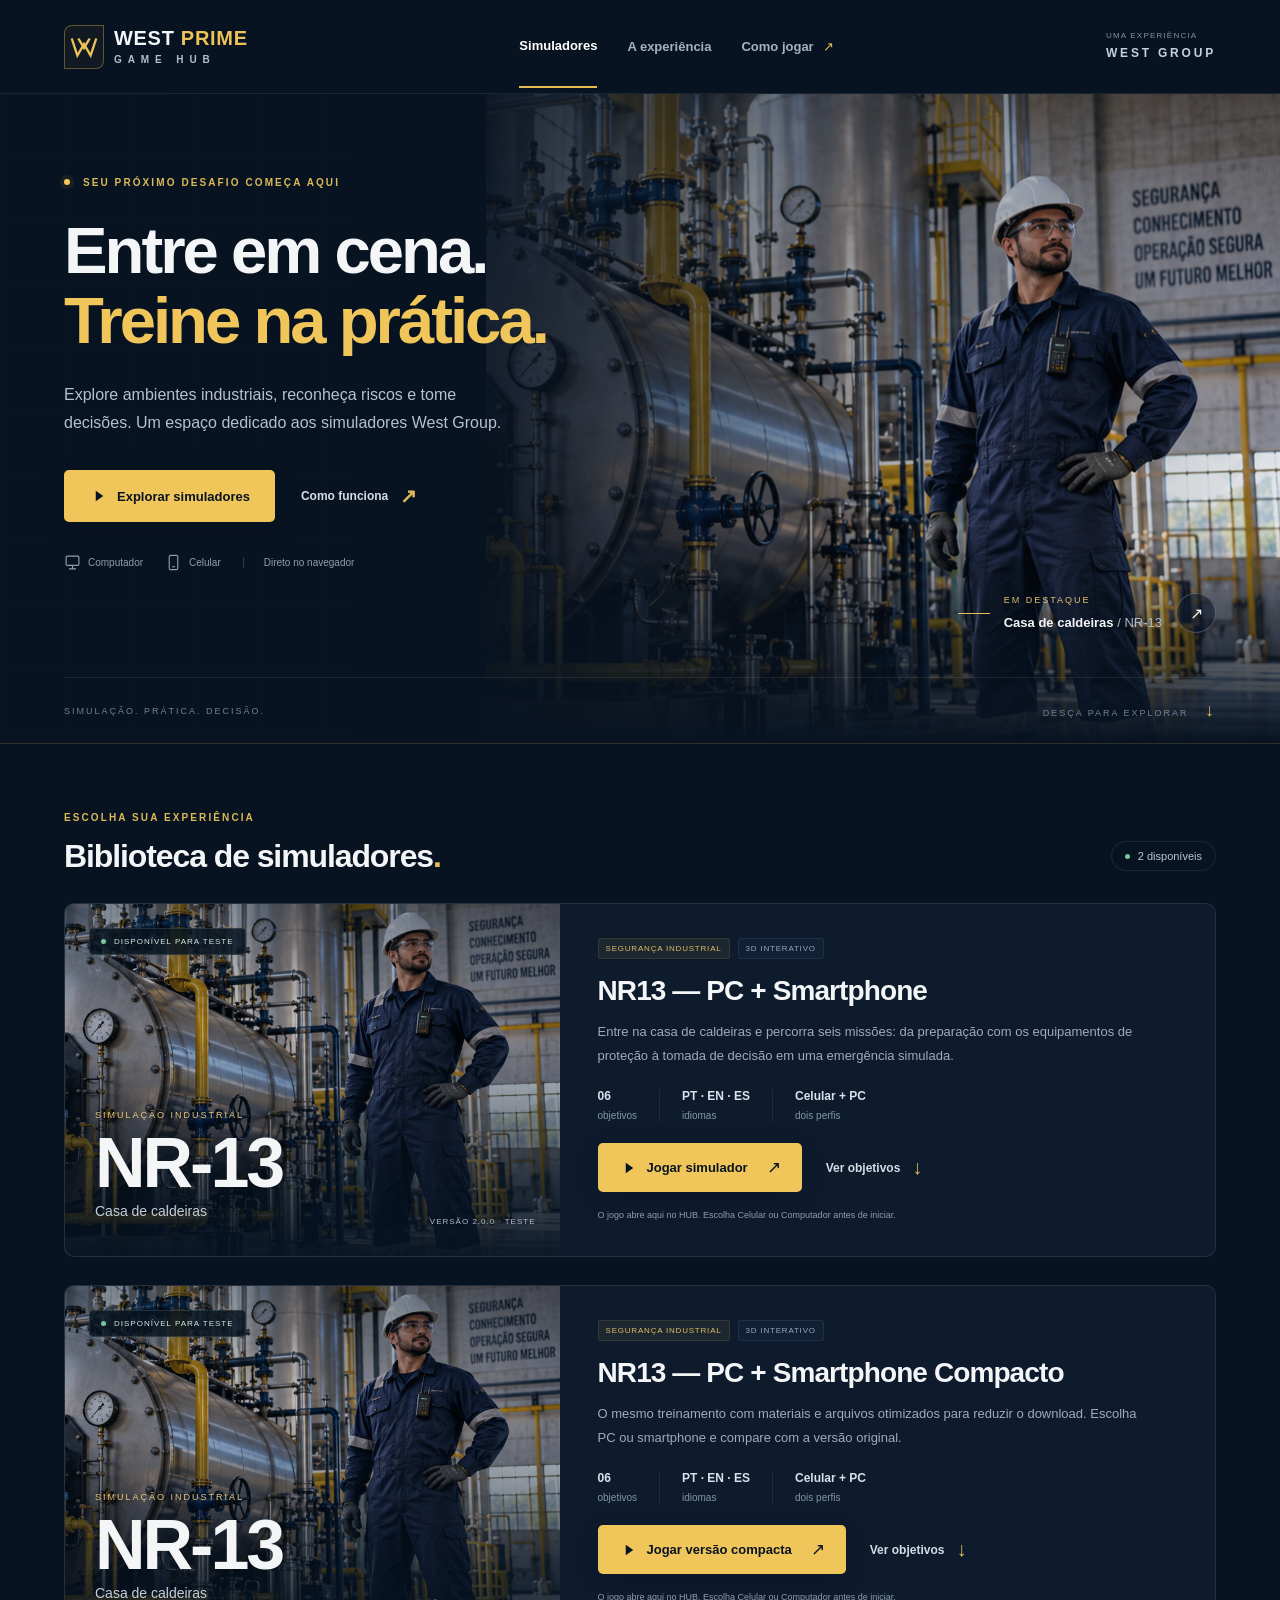
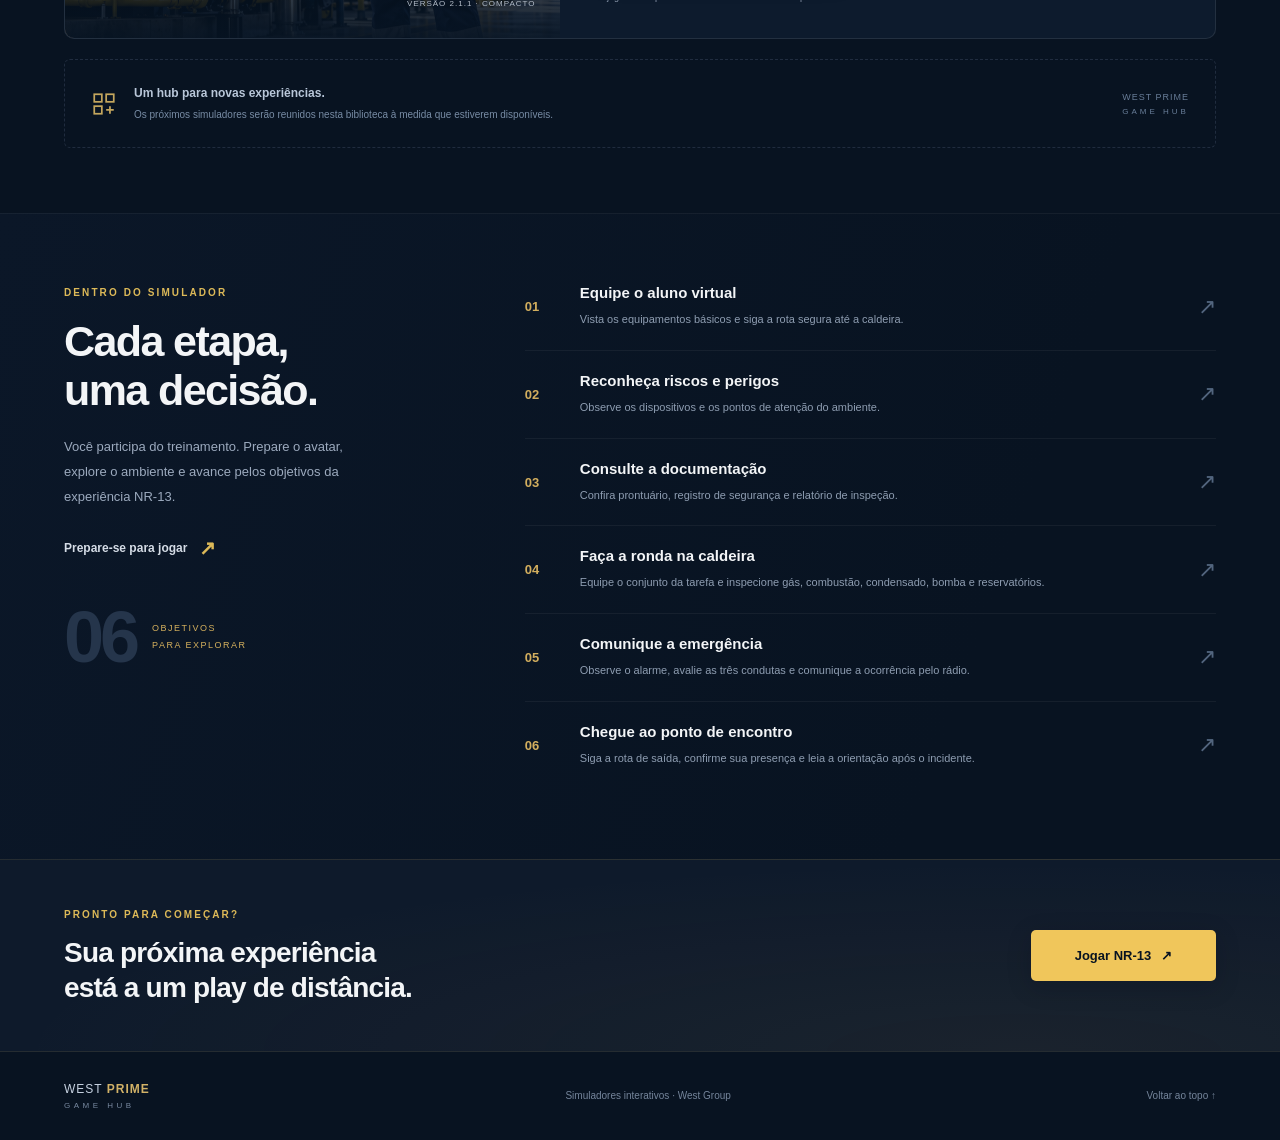
==== public/index.html @ 7603bbb7 "Update NR13 compact with camera capture and guided patrol fixes" ====
<!doctype html>
<html lang="pt-BR">
<head>
  <meta charset="utf-8">
  <meta name="viewport" content="width=device-width,initial-scale=1">
  <meta name="theme-color" content="#081321">
  <meta name="description" content="West Prime Game HUB. Explore os simuladores West Group e treine na prática. Jogue o Simulador NR-13 no computador ou no celular.">
  <meta property="og:title" content="West Prime Game HUB">
  <meta property="og:description" content="Entre em cena. Treine na prática. Conheça o hub de simuladores West Group.">
  <meta property="og:type" content="website">
  <title>West Prime Game HUB | Simuladores West Group</title>
  <link rel="icon" type="image/svg+xml" href="./favicon.svg">
  <link rel="stylesheet" href="./style.css">
</head>
<body>
  <a class="skip" href="#principal">Ir para o conteúdo</a>
  <header class="header">
    <a class="brand" href="#inicio" aria-label="West Prime Game HUB — início">
      <span class="brand-icon" aria-hidden="true"><svg viewBox="0 0 36 36"><path d="m5 9 6 18 7-12 7 12 6-18M12 9l6 10 6-10"/></svg></span>
      <span class="brand-type">WEST <b>PRIME</b><small>GAME HUB</small></span>
    </a>
    <nav aria-label="Navegação principal"><a class="nav-active" href="#simuladores">Simuladores</a><a href="#experiencia">A experiência</a><button class="nav-help" data-help>Como jogar <span aria-hidden="true">↗</span></button></nav>
    <span class="group-sign">UMA EXPERIÊNCIA <b>WEST GROUP</b></span>
  </header>
  <main id="principal">
    <section class="hero" id="inicio" aria-labelledby="hero-title">
      <div class="hero-photo" role="img" aria-label="Ilustração de uma casa de caldeiras com tubulações e profissional equipado"></div>
      <div class="hero-grid" aria-hidden="true"></div>
      <div class="hero-content">
        <p class="eyebrow"><span class="live-dot"></span> SEU PRÓXIMO DESAFIO COMEÇA AQUI</p>
        <h1 id="hero-title">Entre em cena.<br><em>Treine na prática.</em></h1>
        <p class="hero-description">Explore ambientes industriais, reconheça riscos e tome decisões. Um espaço dedicado aos simuladores West Group.</p>
        <div class="hero-actions"><a class="button gold" href="#simuladores"><svg viewBox="0 0 24 24" aria-hidden="true"><path d="m9 5 10 7-10 7Z"/></svg>Explorar simuladores</a><button class="text-link" data-help>Como funciona <span aria-hidden="true">↗</span></button></div>
        <div class="hero-platforms"><span><svg viewBox="0 0 24 24" aria-hidden="true"><rect x="3" y="3" width="18" height="13" rx="1.5"/><path d="M12 16v5m-5 0h10"/></svg>Computador</span><span><svg viewBox="0 0 24 24" aria-hidden="true"><rect x="6" y="2" width="12" height="20" rx="2"/><path d="M10 18h4"/></svg>Celular</span><span>Direto no navegador</span></div>
      </div>
      <div class="hero-caption"><span class="caption-line"></span><div><small>EM DESTAQUE</small><strong>Casa de caldeiras <span>/ NR-13</span></strong></div><a href="#nr13" aria-label="Conhecer o Simulador NR-13">↗</a></div>
      <div class="hero-bottom"><span>SIMULAÇÃO. PRÁTICA. DECISÃO.</span><span>DESÇA PARA EXPLORAR <b aria-hidden="true">↓</b></span></div>
    </section>
    <section class="library section-wrap" id="simuladores" aria-labelledby="library-title">
      <div class="section-heading"><div><p class="eyebrow">ESCOLHA SUA EXPERIÊNCIA</p><h2 id="library-title">Biblioteca de simuladores<span>.</span></h2></div><span class="count"><i></i> 2 disponíveis</span></div>
      <article class="simulator" id="nr13">
        <div class="simulator-art"><div class="card-photo" role="img" aria-label="Caldeira industrial e operador com equipamentos de proteção"></div><span class="status-tag"><i></i> DISPONÍVEL PARA TESTE</span><div class="art-title"><small>SIMULAÇÃO INDUSTRIAL</small><strong>NR-13</strong><span>Casa de caldeiras</span></div><span class="version">VERSÃO 2.0.0 · TESTE</span></div>
        <div class="simulator-content"><div class="tags"><span>SEGURANÇA INDUSTRIAL</span><span>3D INTERATIVO</span></div><h3>NR13 — PC + Smartphone</h3><p>Entre na casa de caldeiras e percorra seis missões: da preparação com os equipamentos de proteção à tomada de decisão em uma emergência simulada.</p><div class="game-facts"><div><strong>06</strong><span>objetivos</span></div><div><strong>PT · EN · ES</strong><span>idiomas</span></div><div><strong>Celular + PC</strong><span>dois perfis</span></div></div><div class="card-actions"><a class="button gold play-link" href="./jogar/nr13/"><svg viewBox="0 0 24 24" aria-hidden="true"><path d="m9 5 10 7-10 7Z"/></svg>Jogar simulador <span class="external" aria-hidden="true">↗</span><span class="sr-only"></span></a><a class="text-link" href="#objetivos">Ver objetivos <span aria-hidden="true">↓</span></a></div><p class="launch-note">O jogo abre aqui no HUB. Escolha Celular ou Computador antes de iniciar.</p></div>
      </article>
      <article class="simulator" id="nr13-compacto">
        <div class="simulator-art"><div class="card-photo" role="img" aria-label="Caldeira industrial e operador com equipamentos de proteção"></div><span class="status-tag"><i></i> DISPONÍVEL PARA TESTE</span><div class="art-title"><small>SIMULAÇÃO INDUSTRIAL</small><strong>NR-13</strong><span>Casa de caldeiras</span></div><span class="version">VERSÃO 2.1.1 · COMPACTO</span></div>
        <div class="simulator-content"><div class="tags"><span>SEGURANÇA INDUSTRIAL</span><span>3D INTERATIVO</span></div><h3>NR13 — PC + Smartphone Compacto</h3><p>O mesmo treinamento com materiais e arquivos otimizados para reduzir o download. Escolha PC ou smartphone e compare com a versão original.</p><div class="game-facts"><div><strong>06</strong><span>objetivos</span></div><div><strong>PT · EN · ES</strong><span>idiomas</span></div><div><strong>Celular + PC</strong><span>dois perfis</span></div></div><div class="card-actions"><a class="button gold play-link" href="./jogar/nr13-compacto/"><svg viewBox="0 0 24 24" aria-hidden="true"><path d="m9 5 10 7-10 7Z"/></svg>Jogar versão compacta <span class="external" aria-hidden="true">↗</span><span class="sr-only"></span></a><a class="text-link" href="#objetivos">Ver objetivos <span aria-hidden="true">↓</span></a></div><p class="launch-note">O jogo abre aqui no HUB. Escolha Celular ou Computador antes de iniciar.</p></div>
      </article>
      <div class="library-note"><svg viewBox="0 0 24 24" aria-hidden="true"><rect x="3" y="3" width="7" height="7"/><rect x="14" y="3" width="7" height="7"/><rect x="3" y="14" width="7" height="7"/><path d="M14 17.5h7m-3.5-3.5v7"/></svg><div><strong>Um hub para novas experiências.</strong><p>Os próximos simuladores serão reunidos nesta biblioteca à medida que estiverem disponíveis.</p></div><span>WEST PRIME <b>GAME HUB</b></span></div>
    </section>
    <section class="experience section-wrap" id="experiencia" aria-labelledby="experience-title">
      <div class="experience-intro"><p class="eyebrow">DENTRO DO SIMULADOR</p><h2 id="experience-title">Cada etapa,<br>uma decisão.</h2><p>Você participa do treinamento. Prepare o avatar, explore o ambiente e avance pelos objetivos da experiência NR-13.</p><button class="text-link" data-help>Prepare-se para jogar <span aria-hidden="true">↗</span></button><div class="experience-mark" aria-hidden="true"><span>06</span><small>OBJETIVOS<br>PARA EXPLORAR</small></div></div>
      <ol class="objectives" id="objetivos"><li><span class="step">01</span><div><h3>Equipe o aluno virtual</h3><p>Vista os equipamentos básicos e siga a rota segura até a caldeira.</p></div><span class="step-symbol" aria-hidden="true">↗</span></li><li><span class="step">02</span><div><h3>Reconheça riscos e perigos</h3><p>Observe os dispositivos e os pontos de atenção do ambiente.</p></div><span class="step-symbol" aria-hidden="true">↗</span></li><li><span class="step">03</span><div><h3>Consulte a documentação</h3><p>Confira prontuário, registro de segurança e relatório de inspeção.</p></div><span class="step-symbol" aria-hidden="true">↗</span></li><li><span class="step">04</span><div><h3>Faça a ronda na caldeira</h3><p>Equipe o conjunto da tarefa e inspecione gás, combustão, condensado, bomba e reservatórios.</p></div><span class="step-symbol" aria-hidden="true">↗</span></li><li><span class="step">05</span><div><h3>Comunique a emergência</h3><p>Observe o alarme, avalie as três condutas e comunique a ocorrência pelo rádio.</p></div><span class="step-symbol" aria-hidden="true">↗</span></li><li><span class="step">06</span><div><h3>Chegue ao ponto de encontro</h3><p>Siga a rota de saída, confirme sua presença e leia a orientação após o incidente.</p></div><span class="step-symbol" aria-hidden="true">↗</span></li></ol>
    </section>
    <section class="ready section-wrap" aria-labelledby="ready-title"><div><p class="eyebrow">PRONTO PARA COMEÇAR?</p><h2 id="ready-title">Sua próxima experiência<br>está a um play de distância.</h2></div><a class="button gold play-link" href="./jogar/nr13/">Jogar NR-13 <span aria-hidden="true">↗</span><span class="sr-only"></span></a></section>
  </main>
  <footer class="footer"><a class="footer-brand" href="#inicio">WEST <b>PRIME</b> <span>GAME HUB</span></a><p>Simuladores interativos · West Group</p><a href="#inicio">Voltar ao topo ↑</a></footer>
  <dialog id="help-dialog" aria-labelledby="help-title"><button class="dialog-close" aria-label="Fechar instruções">×</button><p class="eyebrow">ANTES DE DAR O PLAY</p><h2 id="help-title">Escolha como jogar.</h2><p class="dialog-lead">Na primeira tela do simulador, selecione o dispositivo que você está usando.</p><div class="device-instructions"><section><span class="device-icon" aria-hidden="true">⌨</span><h3>Computador</h3><p><kbd>W</kbd><kbd>A</kbd><kbd>S</kbd><kbd>D</kbd> para caminhar.<br>Mouse para olhar.<br><kbd>E</kbd> para interagir.<br><kbd>Esc</kbd> para abrir o menu.</p><small>Perfil com qualidade visual completa.</small></section><section><svg class="device-icon" viewBox="0 0 24 24" aria-hidden="true"><rect x="6" y="2" width="12" height="20" rx="2"/><path d="M10 18h4"/></svg><h3>Celular</h3><p>Jogue com a tela na horizontal.<br>Controle à esquerda para caminhar.<br>Arraste à direita para olhar.<br>Toque nos botões para interagir.</p><small>Perfil leve com controles de toque.</small></section></div><p class="help-note">O primeiro carregamento pode levar alguns minutos. O progresso fica salvo no navegador em que você joga. Esta demonstração não registra resultados no Moodle.</p><a class="button gold play-link" href="./jogar/nr13/">Entendi, vamos jogar <span aria-hidden="true">↗</span><span class="sr-only"></span></a></dialog>
  <script src="./app.js" defer></script>
</body>
</html>
---- public/style.css ----
@font-face{font-family:HubFallback;src:local('Segoe UI')}*{box-sizing:border-box}html{scroll-behavior:smooth;scroll-padding-top:96px}body{margin:0;background:#081321;color:#f3f5f7;font-family:Inter,HubFallback,Arial,sans-serif;-webkit-font-smoothing:antialiased}button,a{-webkit-tap-highlight-color:transparent}a{color:inherit;text-decoration:none}button{font:inherit;color:inherit;cursor:pointer}button:disabled{cursor:default}button,a{touch-action:manipulation}button:focus-visible,a:focus-visible{outline:3px solid #efc64d;outline-offset:6px}svg{width:22px;height:22px;fill:none;stroke:currentColor;stroke-width:1.6}p,h1,h2,h3{margin:0}button{border:0;background:none}.sr-only,.skip:not(:focus){position:absolute;width:1px;height:1px;overflow:hidden;clip:rect(0,0,0,0)}.skip:focus{position:fixed;top:12px;left:12px;padding:14px;background:#f4c44e;color:#071321;z-index:100}.header{height:94px;display:flex;align-items:center;justify-content:space-between;gap:24px;padding:0 5%;border-bottom:1px solid #ffffff13;background:#081321;position:relative;z-index:3}.brand{display:flex;align-items:center;gap:10px}.brand-icon{width:40px;height:44px;display:grid;place-items:center;border:1px solid #d8b34765;border-radius:8px 0 8px 0;background:#d8b3470b;color:#edc256}.brand-icon svg{width:34px;height:34px;stroke-width:2.5}.brand-type{font-size:20px;font-weight:800;letter-spacing:.7px;line-height:1}.brand-type b{color:#edc256}.brand-type small{display:block;font-size:10px;font-weight:600;letter-spacing:5.9px;margin-top:7px;color:#b4becc}.header nav{display:flex;gap:30px;align-items:center;font-size:13px;font-weight:550;color:#a6b1c1}.header nav a:hover,.nav-help:hover{color:#f3cd6a}.nav-active{color:#fff}.nav-active::after{content:'';display:block;height:2px;background:#e7bc51;position:relative;top:33px}.nav-help{padding:10px 0}.nav-help span{margin-left:6px;color:#e4bc57}.group-sign{font-size:8px;letter-spacing:1.2px;color:#8190a5;line-height:1.8}.group-sign b{display:block;font-size:12px;color:#c6d0dd;letter-spacing:2.8px}.hero{min-height:650px;position:relative;overflow:hidden;border-bottom:1px solid #d8b3472e;isolation:isolate}.hero-photo{position:absolute;inset:0 0 0 32%;background-image:url('./assets/nr13-cover.png');background-repeat:no-repeat;background-size:auto 112%;background-position:right 35%;z-index:-3}.hero::before{content:'';position:absolute;inset:0;z-index:-2;background:linear-gradient(90deg,#081321 0%,#081321 23%,#081321ee 37%,#08132163 62%,#08132115 100%),linear-gradient(0deg,#081321 0%,#08132100 32%,#08132118 85%,#08132155)}.hero-grid{position:absolute;inset:0 60% 0 0;z-index:-1;opacity:.15;background-image:linear-gradient(#6a82972e 1px,transparent 1px),linear-gradient(90deg,#6a82972e 1px,transparent 1px);background-size:64px 64px;mask-image:linear-gradient(90deg,#000,transparent)}.hero-content{padding:80px 0 115px 5%;max-width:740px}.eyebrow{color:#dcb958;letter-spacing:2.1px;font-size:10px;font-weight:700;line-height:1.7}.live-dot{display:inline-block;width:6px;height:6px;background:#f5ca5b;border-radius:50%;margin:0 8px 1px 0;box-shadow:0 0 0 4px #eac25312}h1{font-size:clamp(46px,5.1vw,76px);letter-spacing:-3px;line-height:1.07;font-weight:740;margin:25px 0}h1 em{font-style:normal;color:#f0c65b}.hero-description{color:#b6c0ce;font-size:16px;line-height:1.8;max-width:438px}.hero-actions{display:flex;align-items:center;gap:26px;margin-top:32px}.button{display:inline-flex;align-items:center;justify-content:center;gap:10px;padding:17px 25px;font-size:13px;font-weight:750;border-radius:5px;transition:background .2s,transform .2s;min-height:51px}.button.gold{background:#f0c65b;color:#081321;box-shadow:0 6px 24px #050c1733}.button.gold:hover{background:#ffdb80;transform:translateY(-2px)}.button svg{width:18px;height:18px;fill:currentColor;stroke:none}.text-link{font-size:12px;font-weight:600;display:inline-flex;align-items:center;gap:12px;padding:12px 0;color:#d5dce6}.text-link:hover{color:#f0c65b}.text-link span{font-size:20px;color:#dcb958}.hero-platforms{margin-top:32px;display:flex;align-items:center;gap:22px;color:#919daf;font-size:10px}.hero-platforms>span{display:flex;align-items:center;gap:7px}.hero-platforms>span:last-child{border-left:1px solid #ffffff2a;padding-left:20px}.hero-platforms svg{width:17px;height:17px}.hero-caption{display:flex;position:absolute;right:5%;bottom:110px;gap:14px;align-items:center}.caption-line{width:32px;height:1px;background:#e8bd50}.hero-caption small{display:block;color:#e3c371;font-size:9px;letter-spacing:2px;margin-bottom:8px}.hero-caption strong{font-size:13px}.hero-caption strong span{font-weight:400;color:#aeb9c8}.hero-caption>a{border:1px solid #ffffff38;background:#0c182a88;width:40px;height:40px;display:grid;place-items:center;border-radius:50%}.hero-bottom{position:absolute;bottom:0;left:5%;right:5%;height:66px;border-top:1px solid #ffffff15;display:flex;align-items:center;justify-content:space-between;font-size:9px;letter-spacing:2px;color:#718095}.hero-bottom b{font-size:18px;color:#ddb84f;margin-left:12px}.section-wrap{padding:65px 5%;scroll-margin-top:20px}.section-heading{display:flex;align-items:flex-end;justify-content:space-between;gap:20px;margin-bottom:28px}.section-heading h2{font-size:32px;letter-spacing:-1.1px;line-height:1.2;margin-top:11px}.section-heading h2>span{color:#e8be55}.count{font-size:11px;display:flex;align-items:center;gap:8px;color:#bdc7d4;padding:8px 13px;border:1px solid #ffffff17;border-radius:20px;margin-bottom:4px;white-space:nowrap}.count i,.status-tag i{width:5px;height:5px;border-radius:50%;background:#77c8a1}.simulator{display:grid;grid-template-columns:43% 57%;border:1px solid #ffffff17;background:#0d1b2d;border-radius:10px;overflow:hidden;min-height:354px}.simulator-art{position:relative;overflow:hidden;min-height:350px;isolation:isolate}.card-photo{position:absolute;inset:0;background:url('./assets/nr13-cover.png') no-repeat right center;background-size:auto 112%;z-index:-2;transition:transform .7s}.simulator:hover .card-photo{transform:scale(1.025)}.simulator-art::after{content:'';position:absolute;inset:0;z-index:-1;background:linear-gradient(0deg,#061322f5,#06132233 65%,#06132280)}.status-tag{position:absolute;left:24px;top:24px;background:#081522d9;border:1px solid #bddbcc25;border-radius:4px;padding:8px 11px;display:flex;align-items:center;gap:8px;font-size:8px;letter-spacing:1px;color:#d4e9dc}.art-title{position:absolute;bottom:36px;left:30px}.art-title small{display:block;font-size:9px;letter-spacing:2px;color:#e8c678}.art-title strong{display:block;font-size:70px;letter-spacing:-3px;line-height:1.1;margin-top:5px}.art-title>span{font-size:14px;color:#c6ced8}.version{position:absolute;bottom:30px;right:24px;font-size:8px;letter-spacing:1px;color:#b4bdc9}.simulator-content{padding:34px 38px 27px}.tags{display:flex;gap:8px;margin-bottom:16px;flex-wrap:wrap}.tags span{font-size:8px;letter-spacing:.8px;padding:5px 7px;background:#e7be5512;color:#e0be66;border:1px solid #e0be6620;border-radius:3px}.tags span+span{color:#94a8c1;background:#97b8ed0a;border-color:#97b8ed1a}.simulator-content h3{font-size:28px;letter-spacing:-.9px;margin-bottom:13px}.simulator-content>p{font-size:13px;line-height:1.8;color:#9fabbd;max-width:550px}.game-facts{display:flex;gap:0;margin:22px 0}.game-facts>div{display:flex;flex-direction:column;padding:0 22px;border-right:1px solid #ffffff13;gap:7px}.game-facts>div:first-child{padding-left:0}.game-facts>div:last-child{border:0}.game-facts strong{font-size:12px;font-weight:600;color:#d9e2ed}.game-facts span{font-size:10px;color:#8495ab}.card-actions{display:flex;align-items:center;gap:24px}.card-actions .button{padding:14px 21px;min-height:48px}.external{font-size:17px;font-weight:400;margin-left:9px}.simulator-content>.launch-note{font-size:9px;margin-top:15px;color:#8e9cb0}.library-note{margin-top:20px;display:flex;align-items:center;gap:17px;border:1px dashed #65758f45;border-radius:6px;padding:23px 26px;color:#788ca5}.library-note>svg{color:#c4a65d;width:26px;height:26px;flex-shrink:0}.library-note strong{color:#b9c7d9;font-size:12px;font-weight:550}.library-note p{font-size:10px;line-height:1.8;margin-top:5px}.library-note>span{margin-left:auto;font-size:9px;white-space:nowrap;letter-spacing:1px;color:#687d98}.library-note b{display:block;font-size:8px;letter-spacing:3px;font-weight:400;margin-top:5px}.experience{border-top:1px solid #ffffff0d;display:grid;grid-template-columns:40% 60%;gap:0;padding-top:70px;padding-bottom:70px;background:linear-gradient(110deg,#0b1728,#081321 75%)}.experience-intro{padding-right:70px}.experience-intro h2{font-size:43px;line-height:1.14;letter-spacing:-1.6px;margin:16px 0 20px}.experience-intro>p:not(.eyebrow){font-size:13px;line-height:1.9;color:#9caabe;max-width:300px}.experience-intro .text-link{margin-top:15px}.experience-mark{display:flex;align-items:center;gap:16px;margin-top:29px;color:#d5b05d}.experience-mark>span{font-size:72px;line-height:1;font-weight:700;letter-spacing:-4px;color:#25354b}.experience-mark small{font-size:9px;letter-spacing:1.5px;line-height:1.9}.objectives{list-style:none;margin:0;padding:0}.objectives li{display:flex;align-items:center;gap:25px;padding:21px 0;border-bottom:1px solid #ffffff0d}.objectives li:first-child{padding-top:0}.objectives li:last-child{border-bottom:0}.step{font-size:13px;color:#d2ae5e;font-weight:600;width:30px;flex-shrink:0;font-variant-numeric:tabular-nums}.objectives h3{font-size:15px;font-weight:600;margin-bottom:9px}.objectives p{color:#8e9db1;font-size:11px;line-height:1.7}.step-symbol{margin-left:auto;color:#52657e;font-size:22px;padding-left:16px}.ready{border-top:1px solid #c3a35c20;border-bottom:1px solid #c3a35c20;background:radial-gradient(ellipse at 80% 100%,#bd954912,transparent 70%),#0e1a2b;display:flex;align-items:center;justify-content:space-between;gap:28px;padding-top:46px;padding-bottom:46px}.ready h2{font-size:28px;letter-spacing:-.8px;line-height:1.25;margin-top:12px}.ready .button{min-width:185px}.footer{padding:30px 5%;display:flex;justify-content:space-between;align-items:center;gap:20px;color:#75859b;font-size:10px}.footer-brand{color:#c7d2e1;font-size:12px;letter-spacing:1px}.footer-brand b{color:#d2b267}.footer-brand>span{display:block;font-size:8px;letter-spacing:3.5px;margin-top:5px;color:#7889a0}.footer>a:last-child{font-size:10px}dialog{color:#e6edf7;border:1px solid #d9b65d44;border-radius:12px;background:#0e1c2e;padding:36px;max-width:650px;width:calc(100% - 32px);max-height:calc(100dvh - 40px);box-shadow:0 30px 100px #000a}dialog::backdrop{background:#030b16dc;backdrop-filter:blur(5px)}dialog h2{font-size:30px;letter-spacing:-1px;margin:13px 0}.dialog-close{position:absolute;right:14px;top:10px;font-size:28px;color:#b4c1d5;width:40px;height:40px}.dialog-lead{font-size:13px;line-height:1.7;color:#a6b5c9;max-width:500px}.device-instructions{display:grid;grid-template-columns:1fr 1fr;gap:16px;margin:25px 0}.device-instructions>section{border:1px solid #ffffff13;background:#111f32;padding:22px;border-radius:5px}.device-icon{display:block;color:#e1bc60;font-size:26px;width:26px;height:26px;margin-bottom:12px}.device-instructions h3{font-size:17px;margin-bottom:12px}.device-instructions p{font-size:11px;color:#aebdd0;line-height:2.1}.device-instructions small{display:block;font-size:9px;color:#7f93af;margin-top:15px;line-height:1.7}kbd{display:inline-grid;place-items:center;border:1px solid #66778d;border-bottom-width:2px;border-radius:3px;padding:0 4px;min-width:19px;height:20px;margin:0 2px 4px 0;font-size:10px;color:#e2eaf4}.help-note{color:#9eafc6;font-size:11px;line-height:1.8;margin:0 0 22px}body.dialog-open{overflow:hidden}
@media(min-width:1700px){.header,.section-wrap,.footer{padding-left:max(5%,calc((100% - 1500px)/2));padding-right:max(5%,calc((100% - 1500px)/2))}.hero-content{padding-left:calc((100vw - 1500px)/2);max-width:calc((100vw - 1500px)/2 + 700px)}.hero-photo{background-size:cover}.hero::before{background:linear-gradient(90deg,#081321 30%,#081321dd 45%,#08132122 75%),linear-gradient(0deg,#081321,transparent 45%)}.hero{min-height:730px}.hero-content{padding-top:110px}}
@media(max-width:1050px){.group-sign{display:none}.hero-content{padding-top:67px;max-width:600px}.hero{min-height:610px}.hero-description{max-width:365px;font-size:14px}.hero-photo{left:25%;background-position:right center}.hero::before{background:linear-gradient(90deg,#081321 8%,#081321ed 32%,#08132175 58%,#08132115),linear-gradient(0deg,#081321,transparent 40%)}h1{font-size:59px}.hero-caption{bottom:97px}.simulator{grid-template-columns:40% 60%}.simulator-content{padding:28px 25px}.game-facts>div{padding:0 15px}.card-actions{gap:20px}.card-actions .button{padding:14px 15px}.version{display:none}.experience-intro{padding-right:40px}.experience-intro h2{font-size:38px}.hero-platforms{gap:15px}}
@media(max-width:760px){html{scroll-padding-top:24px}.header{height:76px;padding:0 6%;gap:18px}.brand-type{font-size:17px}.brand-type small{font-size:8px;letter-spacing:5.5px}.brand-icon{width:34px;height:39px}.header nav{gap:18px;font-size:11px}.header nav a:nth-child(2){display:none}.nav-active::after{top:26px}.nav-help span{display:none}.hero{min-height:660px}.hero-photo{inset:0 0 0 3%;background-size:auto 88%;background-position:87% top;opacity:.7}.hero::before{background:linear-gradient(0deg,#081321 5%,#081321ed 24%,#0813219c 50%,#0813212b 85%),linear-gradient(90deg,#081321d9 10%,transparent)}.hero-content{padding:200px 6% 95px;max-width:600px}.hero-content>.eyebrow{font-size:8px;letter-spacing:1.6px}.hero h1{font-size:48px;letter-spacing:-2.4px;line-height:1.09;margin:18px 0}.hero-description{font-size:13px;max-width:340px}.hero-actions{gap:22px;margin-top:25px}.button{padding:15px 18px;font-size:12px;min-height:49px}.hero-actions .text-link{font-size:11px}.hero-platforms{font-size:9px;margin-top:23px;gap:14px}.hero-platforms>span:last-child{padding-left:13px}.hero-platforms svg{width:15px;height:15px}.hero-caption{top:26px;bottom:auto;right:6%;gap:10px}.hero-caption .caption-line,.hero-caption>a{display:none}.hero-caption small{font-size:7px;text-align:right}.hero-caption strong{font-size:10px}.hero-bottom{left:6%;right:6%;height:51px;font-size:7px;letter-spacing:1.2px}.hero-bottom>span:last-child{font-size:0}.hero-bottom b{font-size:17px}.section-wrap{padding:40px 6%}.section-heading{align-items:flex-start;gap:13px;margin-bottom:22px}.section-heading h2{font-size:26px;letter-spacing:-1px;max-width:270px}.eyebrow{font-size:8px;letter-spacing:1.7px}.count{font-size:8px;padding:7px 9px;margin-top:30px;gap:5px}.simulator{grid-template-columns:1fr}.simulator-art{min-height:270px}.card-photo{background-size:auto 118%;background-position:right 32%}.status-tag{left:20px;top:20px}.art-title{left:22px;bottom:27px}.art-title strong{font-size:62px}.version{display:block;font-size:7px;right:20px;bottom:24px}.simulator-content{padding:25px 22px}.simulator-content h3{font-size:25px}.simulator-content>p{font-size:12px}.card-actions{gap:20px;flex-wrap:wrap}.card-actions .text-link{font-size:11px}.card-actions .button{font-size:12px;padding:14px 16px}.game-facts{margin:22px 0}.game-facts>div{padding:0 14px}.game-facts strong{font-size:11px}.game-facts span{font-size:9px}.library-note{padding:20px 16px;gap:13px}.library-note p{font-size:10px}.library-note strong{font-size:11px}.library-note>span{display:none}.experience{grid-template-columns:1fr;gap:28px}.experience-intro{padding:0;position:relative}.experience-intro h2{font-size:34px;margin:12px 0 15px}.experience-intro>p:not(.eyebrow){max-width:320px;font-size:12px}.experience-mark{position:absolute;top:6px;right:0;margin:0;opacity:.4}.experience-mark span{font-size:58px}.experience-mark small{display:none}.objectives li{gap:17px;padding:20px 0}.objectives h3{font-size:13px}.objectives p{font-size:11px}.step{width:25px}.step-symbol{padding-left:0;font-size:18px}.ready{align-items:flex-start;flex-direction:column;gap:25px}.ready h2{font-size:26px}.ready .button{min-width:0}.footer{padding:27px 6%;flex-wrap:wrap;gap:20px}.footer p{order:3;width:100%;font-size:9px}.footer>a:last-child{font-size:9px}dialog{padding:28px 22px}dialog h2{font-size:26px}.device-instructions{gap:10px}.device-instructions>section{padding:16px 13px}.device-instructions p{font-size:10px}.device-instructions h3{font-size:15px}}
@media(max-width:370px){.header nav .nav-active{display:none}.hero h1{font-size:42px}.hero-actions{gap:17px}.hero-actions .button{padding:14px}.hero-platforms{gap:11px;font-size:8px}.count{display:none}.game-facts>div{padding:0 10px}.card-actions{gap:13px}.card-actions .button{padding:13px 12px}.card-actions .text-link{font-size:10px}}
/* Frame only the photographic portion of the approved menu artwork. */
.card-photo{background-size:auto 165%;background-position:right center}
@media(min-width:761px){.hero-photo{left:38%;background-size:auto 145%;background-position:right 40%}}
@media(prefers-reduced-motion:reduce){html{scroll-behavior:auto}*,*::before,*::after{animation:none!important;transition:none!important}}

.simulator + .simulator{margin-top:28px}
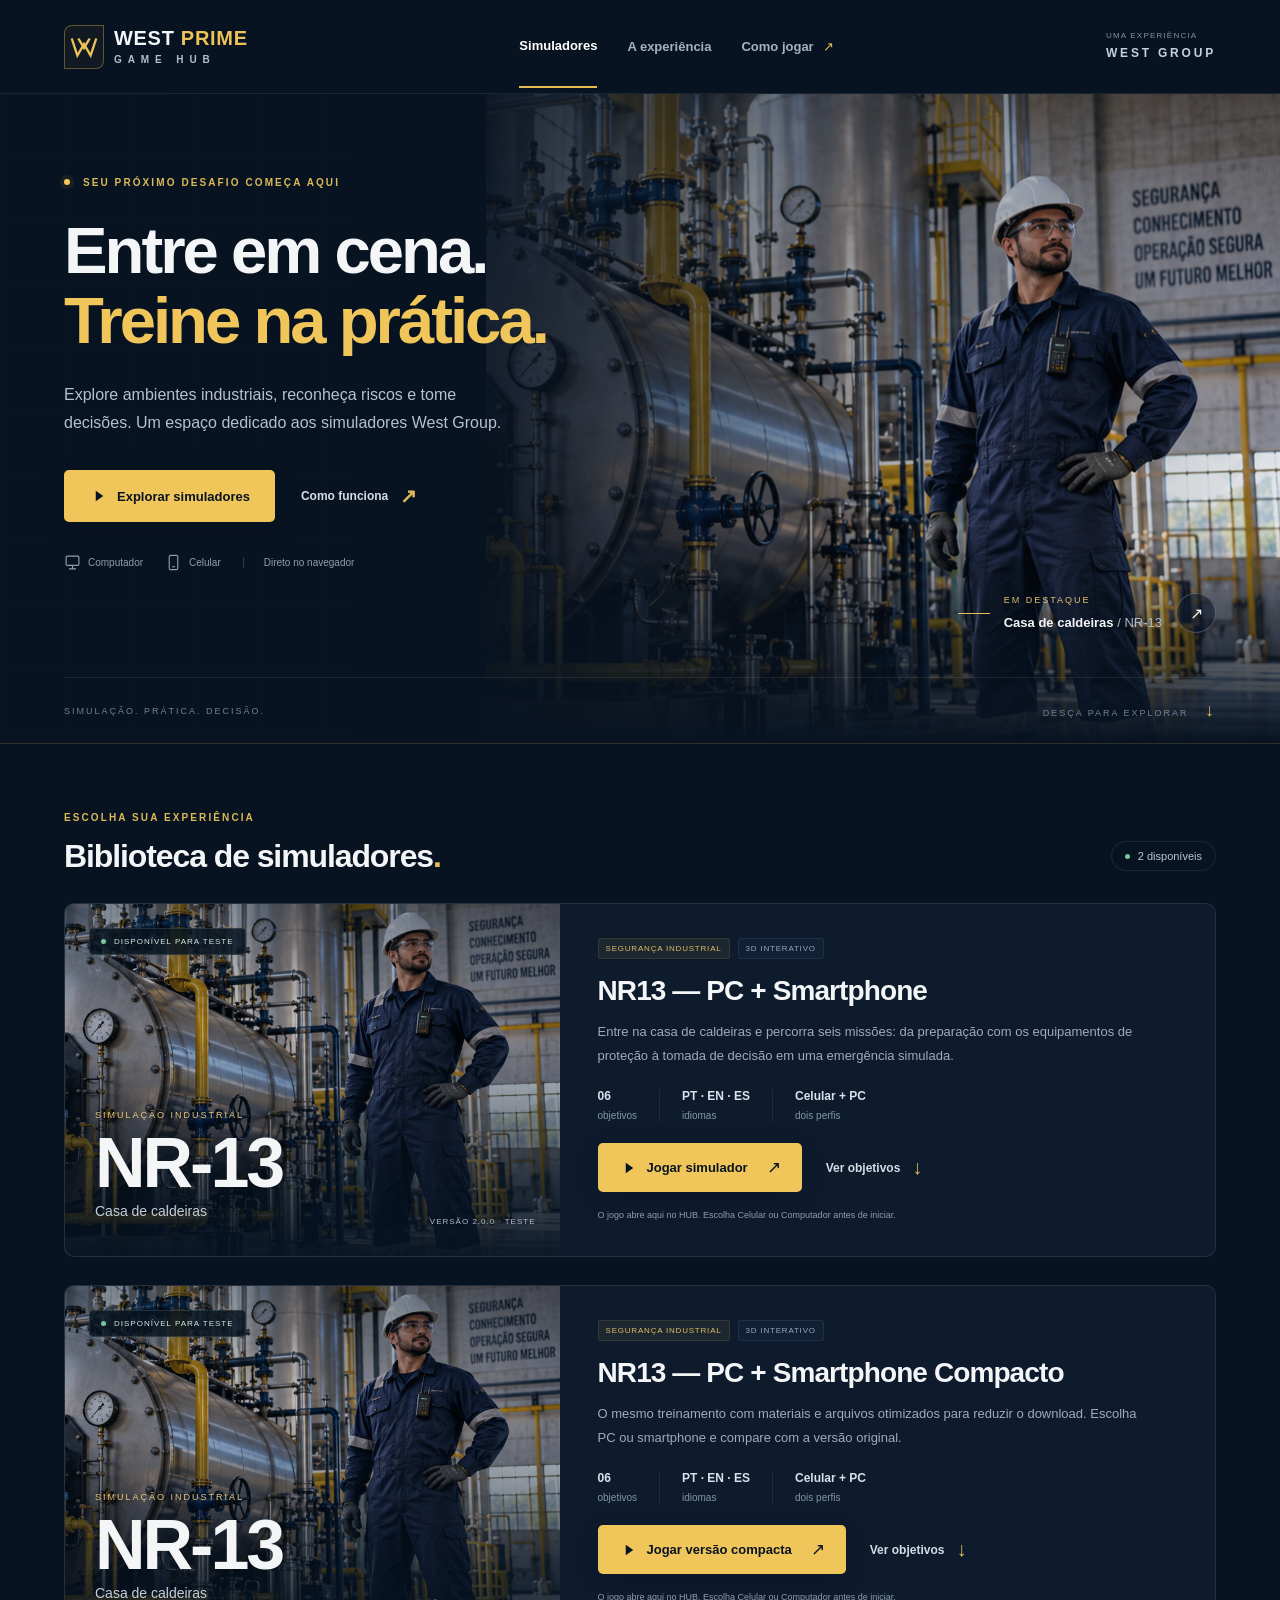
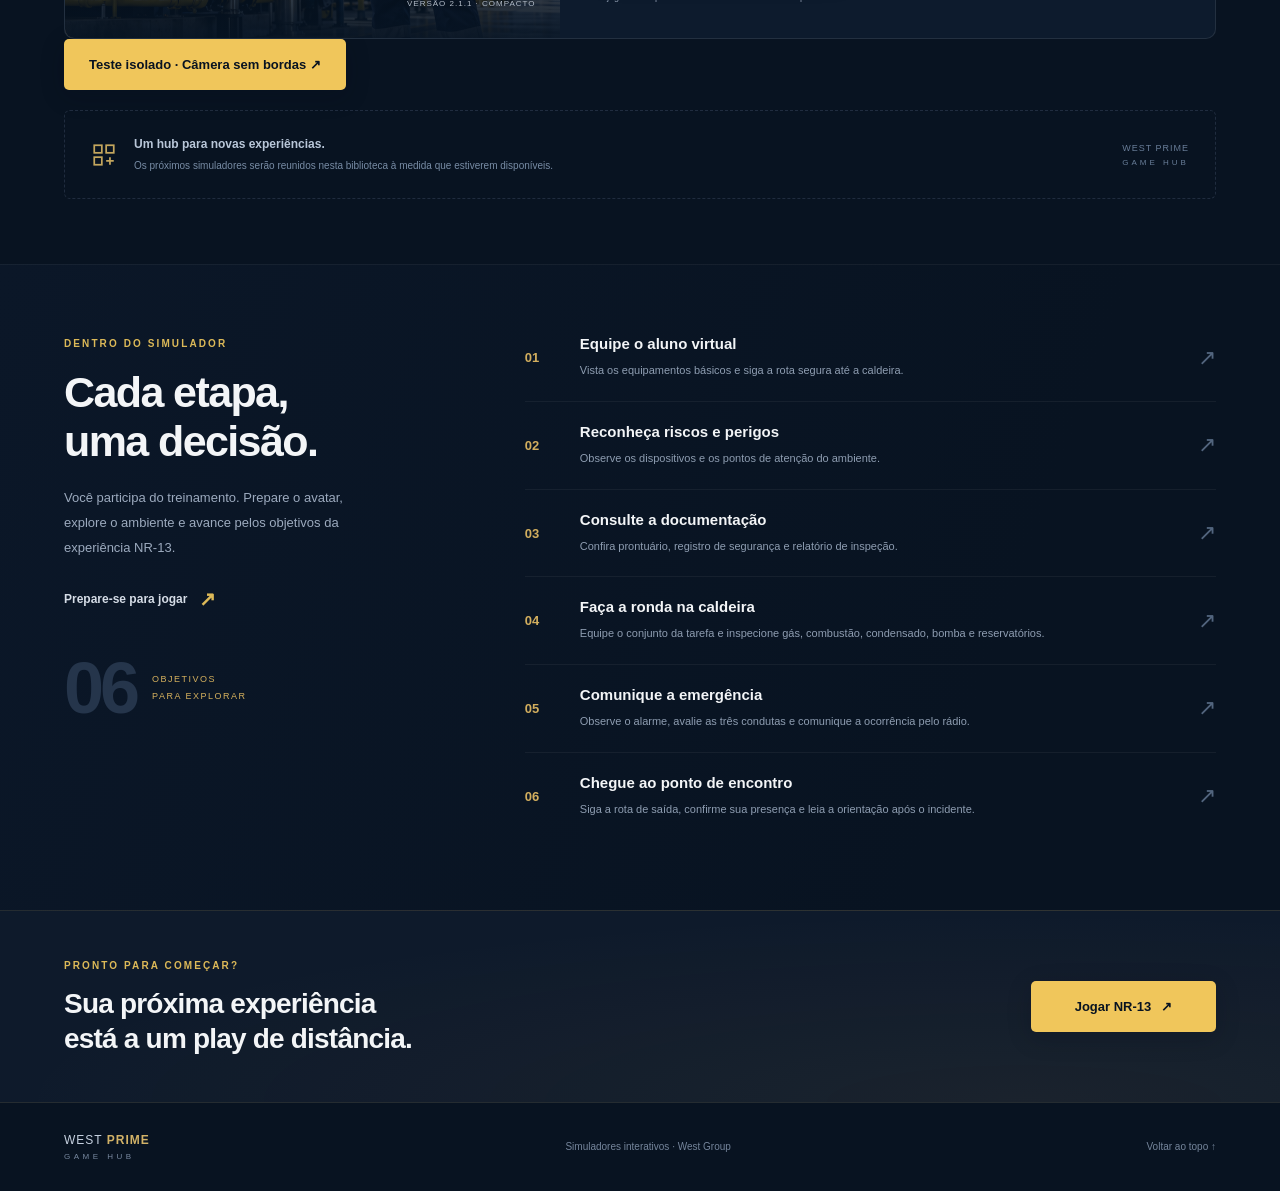
==== commit 6b7b2fd1: "Add lightweight isolated pointer lock camera test" ====
--- a/public/index.html
+++ b/public/index.html
@@ -46,7 +46,7 @@
         <div class="simulator-art"><div class="card-photo" role="img" aria-label="Caldeira industrial e operador com equipamentos de proteção"></div><span class="status-tag"><i></i> DISPONÍVEL PARA TESTE</span><div class="art-title"><small>SIMULAÇÃO INDUSTRIAL</small><strong>NR-13</strong><span>Casa de caldeiras</span></div><span class="version">VERSÃO 2.1.1 · COMPACTO</span></div>
         <div class="simulator-content"><div class="tags"><span>SEGURANÇA INDUSTRIAL</span><span>3D INTERATIVO</span></div><h3>NR13 — PC + Smartphone Compacto</h3><p>O mesmo treinamento com materiais e arquivos otimizados para reduzir o download. Escolha PC ou smartphone e compare com a versão original.</p><div class="game-facts"><div><strong>06</strong><span>objetivos</span></div><div><strong>PT · EN · ES</strong><span>idiomas</span></div><div><strong>Celular + PC</strong><span>dois perfis</span></div></div><div class="card-actions"><a class="button gold play-link" href="./jogar/nr13-compacto/"><svg viewBox="0 0 24 24" aria-hidden="true"><path d="m9 5 10 7-10 7Z"/></svg>Jogar versão compacta <span class="external" aria-hidden="true">↗</span><span class="sr-only"></span></a><a class="text-link" href="#objetivos">Ver objetivos <span aria-hidden="true">↓</span></a></div><p class="launch-note">O jogo abre aqui no HUB. Escolha Celular ou Computador antes de iniciar.</p></div>
       </article>
-      <div class="library-note"><svg viewBox="0 0 24 24" aria-hidden="true"><rect x="3" y="3" width="7" height="7"/><rect x="14" y="3" width="7" height="7"/><rect x="3" y="14" width="7" height="7"/><path d="M14 17.5h7m-3.5-3.5v7"/></svg><div><strong>Um hub para novas experiências.</strong><p>Os próximos simuladores serão reunidos nesta biblioteca à medida que estiverem disponíveis.</p></div><span>WEST PRIME <b>GAME HUB</b></span></div>
+      <p><a class="button gold" href="./testes/camera/">Teste isolado · Câmera sem bordas ↗</a></p><div class="library-note"><svg viewBox="0 0 24 24" aria-hidden="true"><rect x="3" y="3" width="7" height="7"/><rect x="14" y="3" width="7" height="7"/><rect x="3" y="14" width="7" height="7"/><path d="M14 17.5h7m-3.5-3.5v7"/></svg><div><strong>Um hub para novas experiências.</strong><p>Os próximos simuladores serão reunidos nesta biblioteca à medida que estiverem disponíveis.</p></div><span>WEST PRIME <b>GAME HUB</b></span></div>
     </section>
     <section class="experience section-wrap" id="experiencia" aria-labelledby="experience-title">
       <div class="experience-intro"><p class="eyebrow">DENTRO DO SIMULADOR</p><h2 id="experience-title">Cada etapa,<br>uma decisão.</h2><p>Você participa do treinamento. Prepare o avatar, explore o ambiente e avance pelos objetivos da experiência NR-13.</p><button class="text-link" data-help>Prepare-se para jogar <span aria-hidden="true">↗</span></button><div class="experience-mark" aria-hidden="true"><span>06</span><small>OBJETIVOS<br>PARA EXPLORAR</small></div></div>
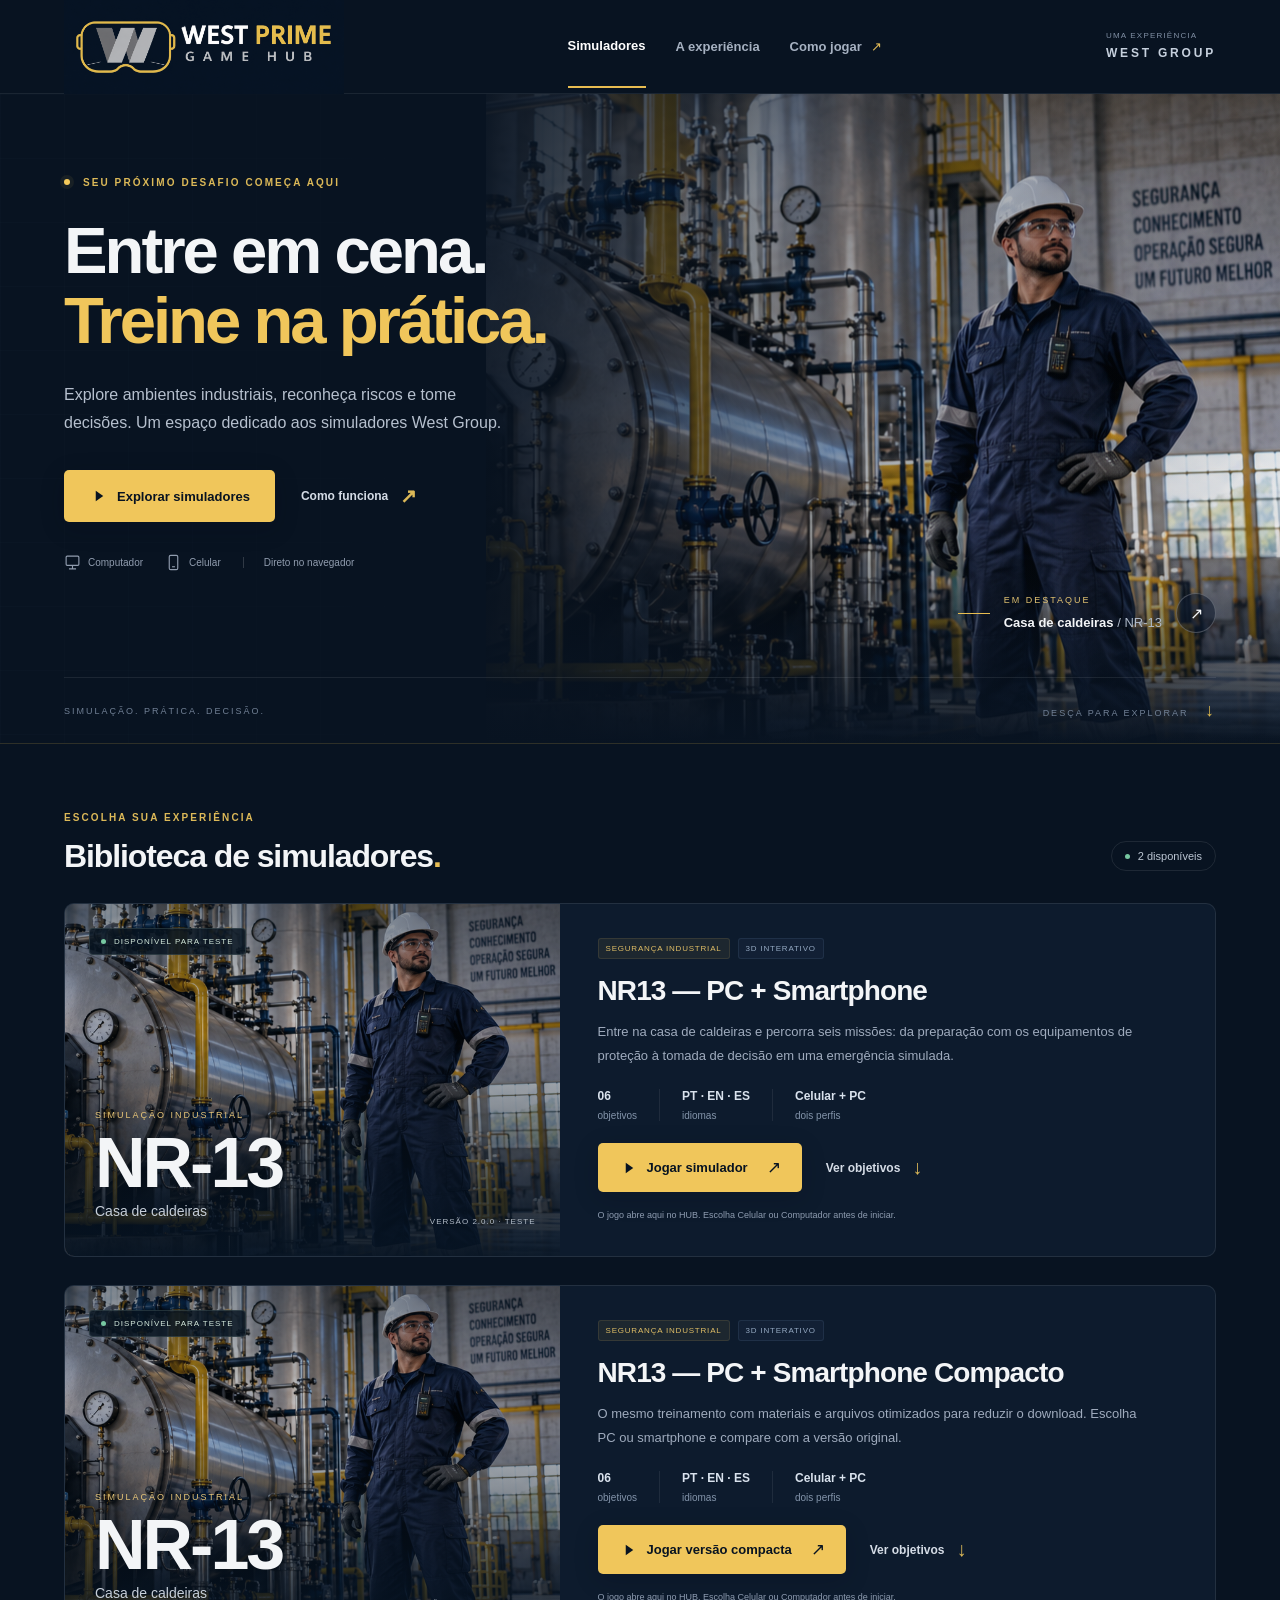
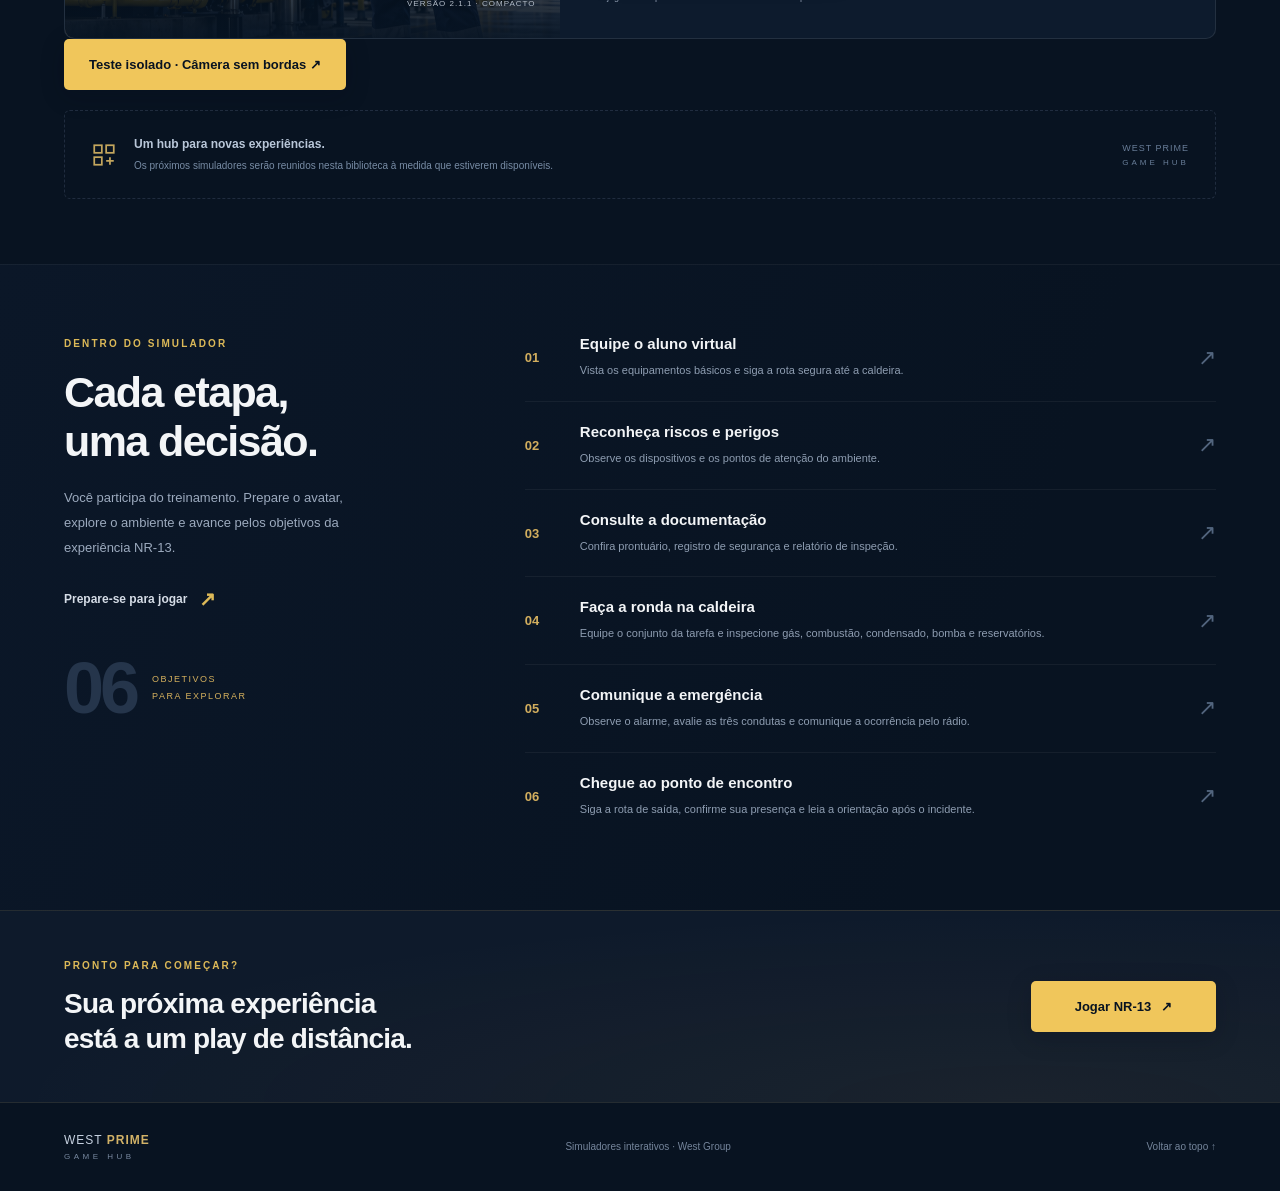
==== commit 93b69c84: "Apply approved West Prime artwork and favicons" ====
--- a/public/index.html
+++ b/public/index.html
@@ -9,15 +9,14 @@
   <meta property="og:description" content="Entre em cena. Treine na prática. Conheça o hub de simuladores West Group.">
   <meta property="og:type" content="website">
   <title>West Prime Game HUB | Simuladores West Group</title>
-  <link rel="icon" type="image/svg+xml" href="./favicon.svg">
-  <link rel="stylesheet" href="./style.css">
+  <link rel="icon" type="image/png" sizes="32x32" href="./favicon-32.png?v=4">
+  <link rel="stylesheet" href="./style.css?v=5">
 </head>
 <body>
   <a class="skip" href="#principal">Ir para o conteúdo</a>
   <header class="header">
     <a class="brand" href="#inicio" aria-label="West Prime Game HUB — início">
-      <span class="brand-icon" aria-hidden="true"><svg viewBox="0 0 36 36"><path d="m5 9 6 18 7-12 7 12 6-18M12 9l6 10 6-10"/></svg></span>
-      <span class="brand-type">WEST <b>PRIME</b><small>GAME HUB</small></span>
+      <img class="brand-art" src="./west-prime-brand.png" alt="West Prime Game Hub" width="2161" height="728">
     </a>
     <nav aria-label="Navegação principal"><a class="nav-active" href="#simuladores">Simuladores</a><a href="#experiencia">A experiência</a><button class="nav-help" data-help>Como jogar <span aria-hidden="true">↗</span></button></nav>
     <span class="group-sign">UMA EXPERIÊNCIA <b>WEST GROUP</b></span>
--- a/public/style.css
+++ b/public/style.css
@@ -9,3 +9,5 @@
 @media(prefers-reduced-motion:reduce){html{scroll-behavior:auto}*,*::before,*::after{animation:none!important;transition:none!important}}
 
 .simulator + .simulator{margin-top:28px}
+
+.brand-art{display:block;width:280px;max-width:42vw;height:auto;object-fit:contain}@media(max-width:600px){.brand-art{width:190px;max-width:55vw}}
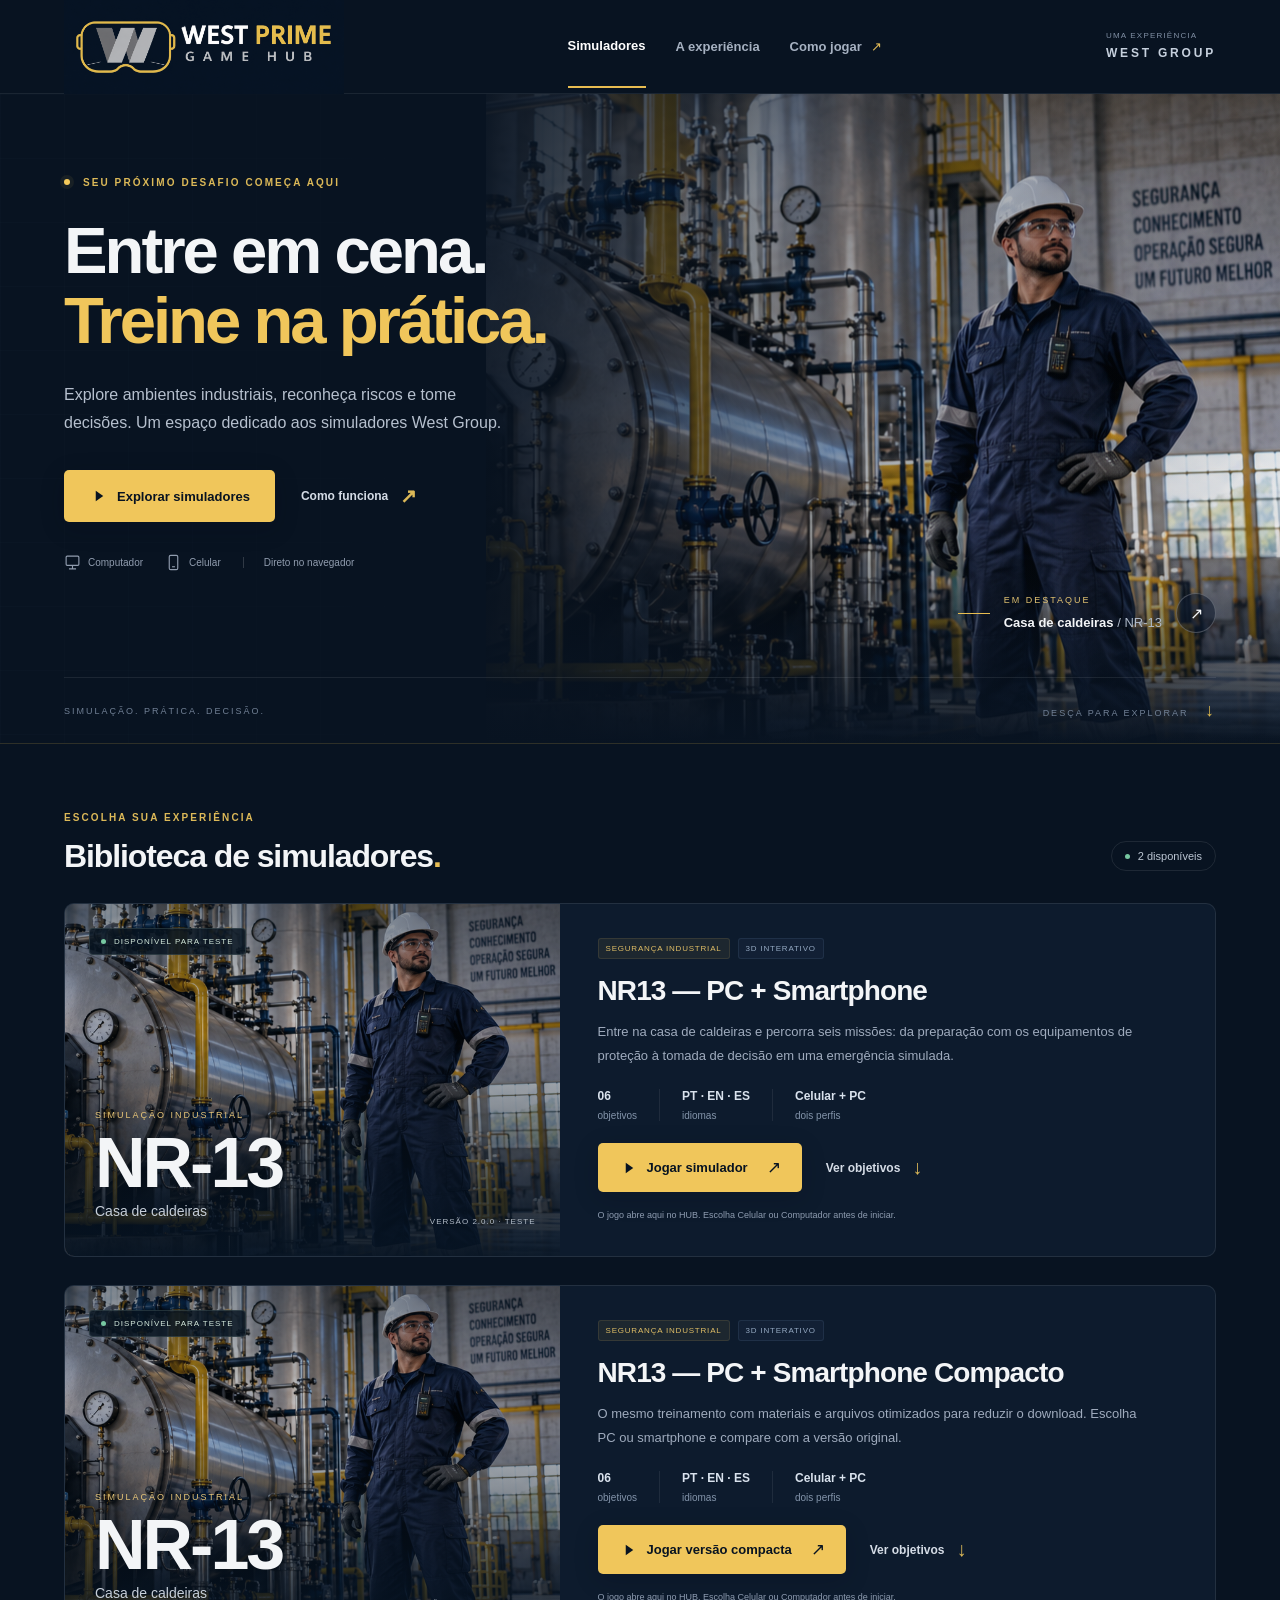
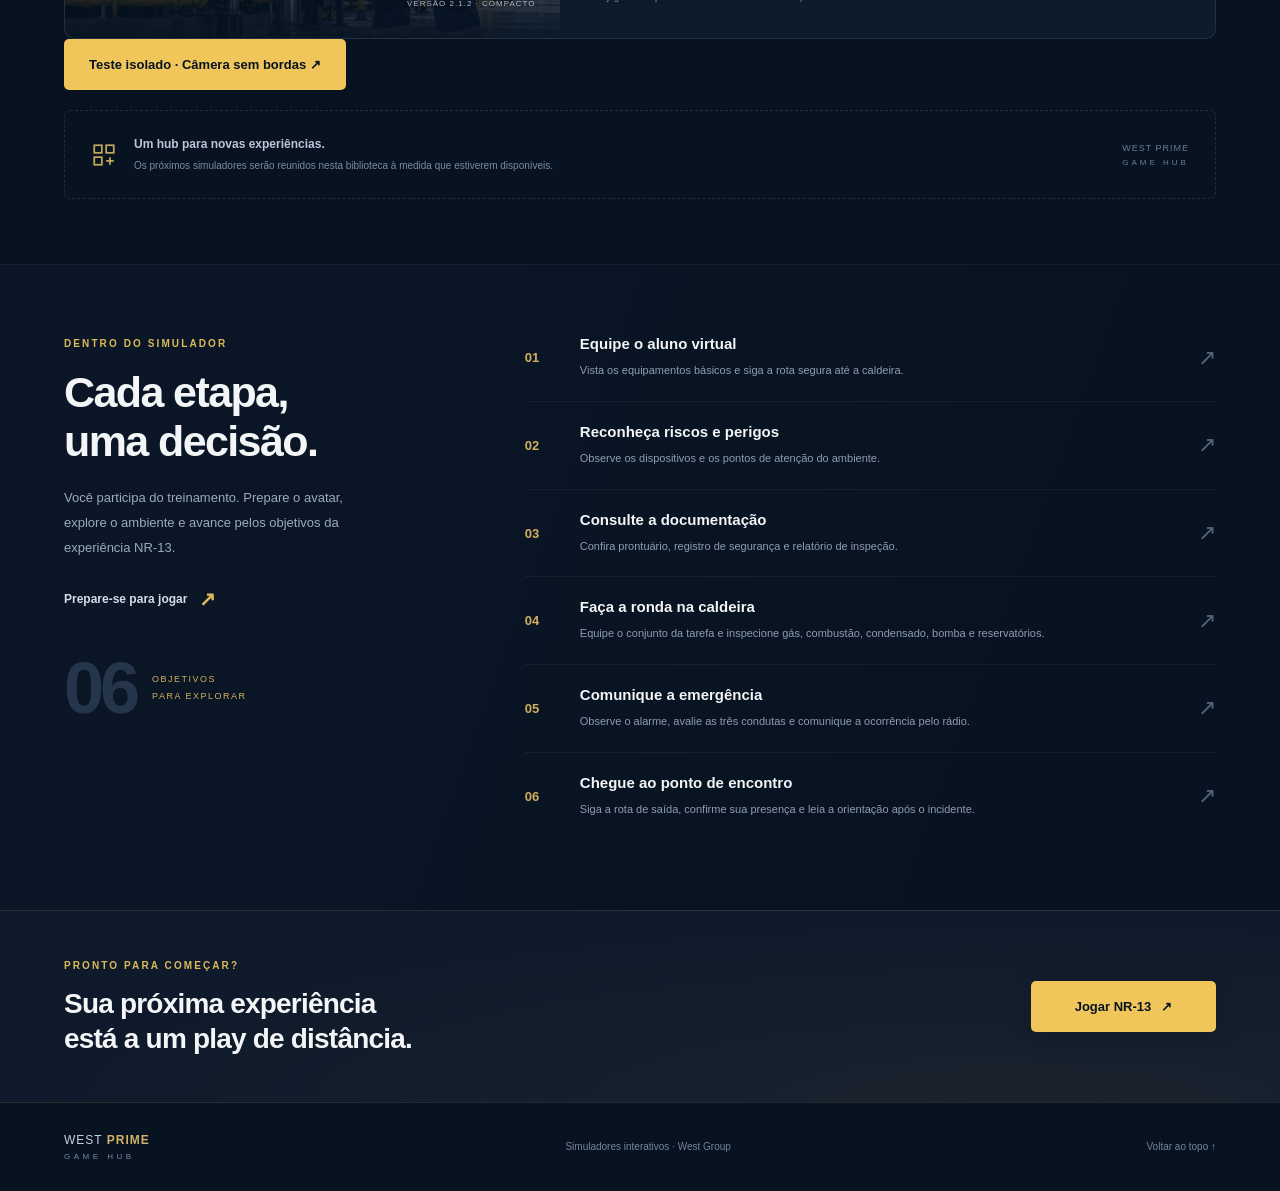
==== commit b3c90622: "Publish NR13 compact 2.1.2 with tested shoulder camera" ====
--- a/public/index.html
+++ b/public/index.html
@@ -42,7 +42,7 @@
         <div class="simulator-content"><div class="tags"><span>SEGURANÇA INDUSTRIAL</span><span>3D INTERATIVO</span></div><h3>NR13 — PC + Smartphone</h3><p>Entre na casa de caldeiras e percorra seis missões: da preparação com os equipamentos de proteção à tomada de decisão em uma emergência simulada.</p><div class="game-facts"><div><strong>06</strong><span>objetivos</span></div><div><strong>PT · EN · ES</strong><span>idiomas</span></div><div><strong>Celular + PC</strong><span>dois perfis</span></div></div><div class="card-actions"><a class="button gold play-link" href="./jogar/nr13/"><svg viewBox="0 0 24 24" aria-hidden="true"><path d="m9 5 10 7-10 7Z"/></svg>Jogar simulador <span class="external" aria-hidden="true">↗</span><span class="sr-only"></span></a><a class="text-link" href="#objetivos">Ver objetivos <span aria-hidden="true">↓</span></a></div><p class="launch-note">O jogo abre aqui no HUB. Escolha Celular ou Computador antes de iniciar.</p></div>
       </article>
       <article class="simulator" id="nr13-compacto">
-        <div class="simulator-art"><div class="card-photo" role="img" aria-label="Caldeira industrial e operador com equipamentos de proteção"></div><span class="status-tag"><i></i> DISPONÍVEL PARA TESTE</span><div class="art-title"><small>SIMULAÇÃO INDUSTRIAL</small><strong>NR-13</strong><span>Casa de caldeiras</span></div><span class="version">VERSÃO 2.1.1 · COMPACTO</span></div>
+        <div class="simulator-art"><div class="card-photo" role="img" aria-label="Caldeira industrial e operador com equipamentos de proteção"></div><span class="status-tag"><i></i> DISPONÍVEL PARA TESTE</span><div class="art-title"><small>SIMULAÇÃO INDUSTRIAL</small><strong>NR-13</strong><span>Casa de caldeiras</span></div><span class="version">VERSÃO 2.1.2 · COMPACTO</span></div>
         <div class="simulator-content"><div class="tags"><span>SEGURANÇA INDUSTRIAL</span><span>3D INTERATIVO</span></div><h3>NR13 — PC + Smartphone Compacto</h3><p>O mesmo treinamento com materiais e arquivos otimizados para reduzir o download. Escolha PC ou smartphone e compare com a versão original.</p><div class="game-facts"><div><strong>06</strong><span>objetivos</span></div><div><strong>PT · EN · ES</strong><span>idiomas</span></div><div><strong>Celular + PC</strong><span>dois perfis</span></div></div><div class="card-actions"><a class="button gold play-link" href="./jogar/nr13-compacto/"><svg viewBox="0 0 24 24" aria-hidden="true"><path d="m9 5 10 7-10 7Z"/></svg>Jogar versão compacta <span class="external" aria-hidden="true">↗</span><span class="sr-only"></span></a><a class="text-link" href="#objetivos">Ver objetivos <span aria-hidden="true">↓</span></a></div><p class="launch-note">O jogo abre aqui no HUB. Escolha Celular ou Computador antes de iniciar.</p></div>
       </article>
       <p><a class="button gold" href="./testes/camera/">Teste isolado · Câmera sem bordas ↗</a></p><div class="library-note"><svg viewBox="0 0 24 24" aria-hidden="true"><rect x="3" y="3" width="7" height="7"/><rect x="14" y="3" width="7" height="7"/><rect x="3" y="14" width="7" height="7"/><path d="M14 17.5h7m-3.5-3.5v7"/></svg><div><strong>Um hub para novas experiências.</strong><p>Os próximos simuladores serão reunidos nesta biblioteca à medida que estiverem disponíveis.</p></div><span>WEST PRIME <b>GAME HUB</b></span></div>
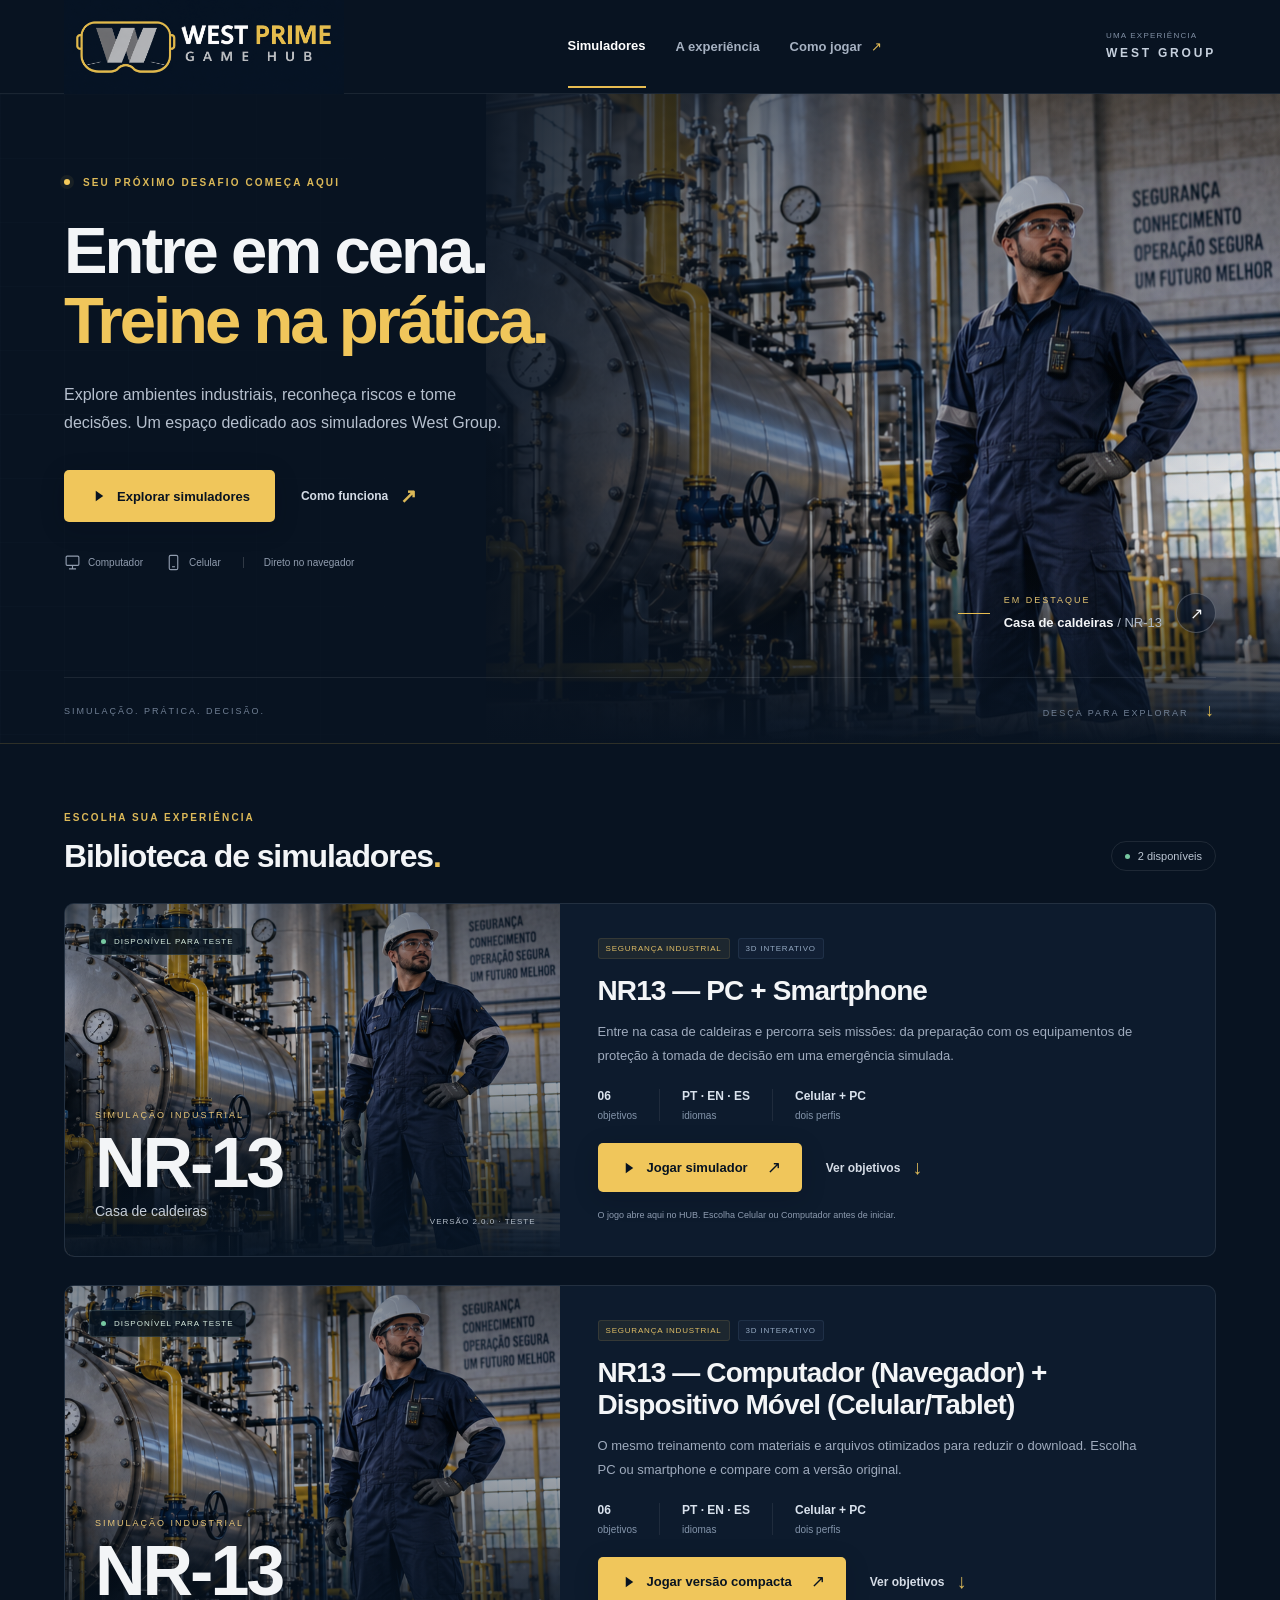
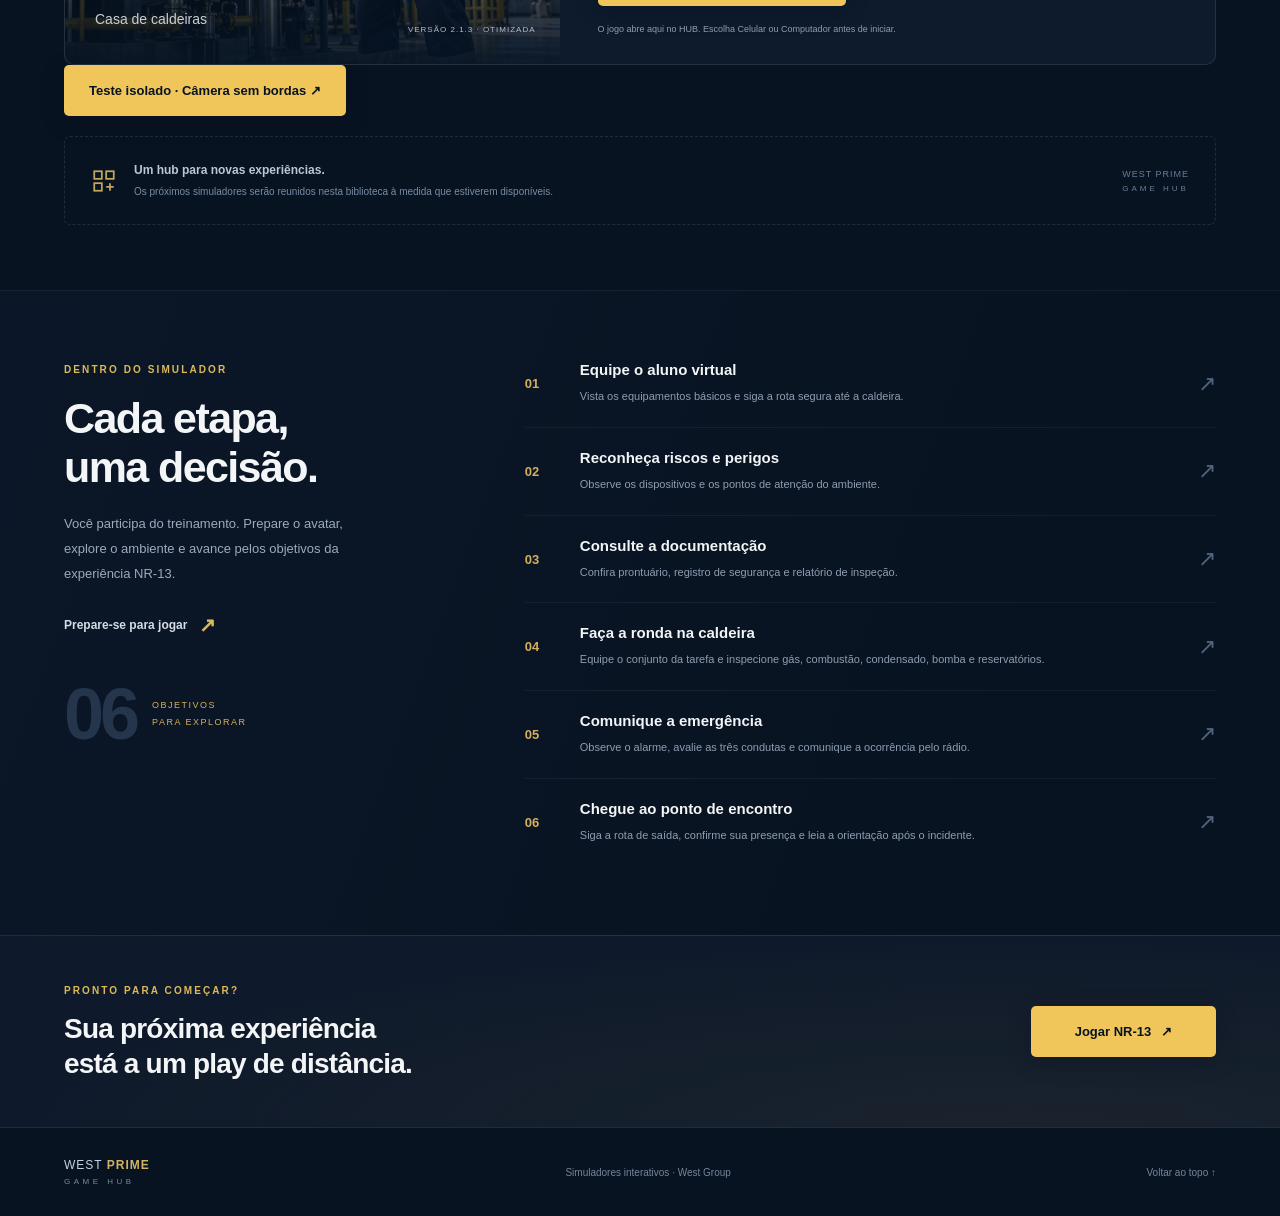
==== commit aef92686: "Publish NR13 2.1.3 with fresh sessions, camera settings and lightweight loading" ====
--- a/public/index.html
+++ b/public/index.html
@@ -42,8 +42,8 @@
         <div class="simulator-content"><div class="tags"><span>SEGURANÇA INDUSTRIAL</span><span>3D INTERATIVO</span></div><h3>NR13 — PC + Smartphone</h3><p>Entre na casa de caldeiras e percorra seis missões: da preparação com os equipamentos de proteção à tomada de decisão em uma emergência simulada.</p><div class="game-facts"><div><strong>06</strong><span>objetivos</span></div><div><strong>PT · EN · ES</strong><span>idiomas</span></div><div><strong>Celular + PC</strong><span>dois perfis</span></div></div><div class="card-actions"><a class="button gold play-link" href="./jogar/nr13/"><svg viewBox="0 0 24 24" aria-hidden="true"><path d="m9 5 10 7-10 7Z"/></svg>Jogar simulador <span class="external" aria-hidden="true">↗</span><span class="sr-only"></span></a><a class="text-link" href="#objetivos">Ver objetivos <span aria-hidden="true">↓</span></a></div><p class="launch-note">O jogo abre aqui no HUB. Escolha Celular ou Computador antes de iniciar.</p></div>
       </article>
       <article class="simulator" id="nr13-compacto">
-        <div class="simulator-art"><div class="card-photo" role="img" aria-label="Caldeira industrial e operador com equipamentos de proteção"></div><span class="status-tag"><i></i> DISPONÍVEL PARA TESTE</span><div class="art-title"><small>SIMULAÇÃO INDUSTRIAL</small><strong>NR-13</strong><span>Casa de caldeiras</span></div><span class="version">VERSÃO 2.1.2 · COMPACTO</span></div>
-        <div class="simulator-content"><div class="tags"><span>SEGURANÇA INDUSTRIAL</span><span>3D INTERATIVO</span></div><h3>NR13 — PC + Smartphone Compacto</h3><p>O mesmo treinamento com materiais e arquivos otimizados para reduzir o download. Escolha PC ou smartphone e compare com a versão original.</p><div class="game-facts"><div><strong>06</strong><span>objetivos</span></div><div><strong>PT · EN · ES</strong><span>idiomas</span></div><div><strong>Celular + PC</strong><span>dois perfis</span></div></div><div class="card-actions"><a class="button gold play-link" href="./jogar/nr13-compacto/"><svg viewBox="0 0 24 24" aria-hidden="true"><path d="m9 5 10 7-10 7Z"/></svg>Jogar versão compacta <span class="external" aria-hidden="true">↗</span><span class="sr-only"></span></a><a class="text-link" href="#objetivos">Ver objetivos <span aria-hidden="true">↓</span></a></div><p class="launch-note">O jogo abre aqui no HUB. Escolha Celular ou Computador antes de iniciar.</p></div>
+        <div class="simulator-art"><div class="card-photo" role="img" aria-label="Caldeira industrial e operador com equipamentos de proteção"></div><span class="status-tag"><i></i> DISPONÍVEL PARA TESTE</span><div class="art-title"><small>SIMULAÇÃO INDUSTRIAL</small><strong>NR-13</strong><span>Casa de caldeiras</span></div><span class="version">VERSÃO 2.1.3 · OTIMIZADA</span></div>
+        <div class="simulator-content"><div class="tags"><span>SEGURANÇA INDUSTRIAL</span><span>3D INTERATIVO</span></div><h3>NR13 — Computador (Navegador) + Dispositivo Móvel (Celular/Tablet)</h3><p>O mesmo treinamento com materiais e arquivos otimizados para reduzir o download. Escolha PC ou smartphone e compare com a versão original.</p><div class="game-facts"><div><strong>06</strong><span>objetivos</span></div><div><strong>PT · EN · ES</strong><span>idiomas</span></div><div><strong>Celular + PC</strong><span>dois perfis</span></div></div><div class="card-actions"><a class="button gold play-link" href="./jogar/nr13-compacto/"><svg viewBox="0 0 24 24" aria-hidden="true"><path d="m9 5 10 7-10 7Z"/></svg>Jogar versão compacta <span class="external" aria-hidden="true">↗</span><span class="sr-only"></span></a><a class="text-link" href="#objetivos">Ver objetivos <span aria-hidden="true">↓</span></a></div><p class="launch-note">O jogo abre aqui no HUB. Escolha Celular ou Computador antes de iniciar.</p></div>
       </article>
       <p><a class="button gold" href="./testes/camera/">Teste isolado · Câmera sem bordas ↗</a></p><div class="library-note"><svg viewBox="0 0 24 24" aria-hidden="true"><rect x="3" y="3" width="7" height="7"/><rect x="14" y="3" width="7" height="7"/><rect x="3" y="14" width="7" height="7"/><path d="M14 17.5h7m-3.5-3.5v7"/></svg><div><strong>Um hub para novas experiências.</strong><p>Os próximos simuladores serão reunidos nesta biblioteca à medida que estiverem disponíveis.</p></div><span>WEST PRIME <b>GAME HUB</b></span></div>
     </section>
@@ -54,7 +54,7 @@
     <section class="ready section-wrap" aria-labelledby="ready-title"><div><p class="eyebrow">PRONTO PARA COMEÇAR?</p><h2 id="ready-title">Sua próxima experiência<br>está a um play de distância.</h2></div><a class="button gold play-link" href="./jogar/nr13/">Jogar NR-13 <span aria-hidden="true">↗</span><span class="sr-only"></span></a></section>
   </main>
   <footer class="footer"><a class="footer-brand" href="#inicio">WEST <b>PRIME</b> <span>GAME HUB</span></a><p>Simuladores interativos · West Group</p><a href="#inicio">Voltar ao topo ↑</a></footer>
-  <dialog id="help-dialog" aria-labelledby="help-title"><button class="dialog-close" aria-label="Fechar instruções">×</button><p class="eyebrow">ANTES DE DAR O PLAY</p><h2 id="help-title">Escolha como jogar.</h2><p class="dialog-lead">Na primeira tela do simulador, selecione o dispositivo que você está usando.</p><div class="device-instructions"><section><span class="device-icon" aria-hidden="true">⌨</span><h3>Computador</h3><p><kbd>W</kbd><kbd>A</kbd><kbd>S</kbd><kbd>D</kbd> para caminhar.<br>Mouse para olhar.<br><kbd>E</kbd> para interagir.<br><kbd>Esc</kbd> para abrir o menu.</p><small>Perfil com qualidade visual completa.</small></section><section><svg class="device-icon" viewBox="0 0 24 24" aria-hidden="true"><rect x="6" y="2" width="12" height="20" rx="2"/><path d="M10 18h4"/></svg><h3>Celular</h3><p>Jogue com a tela na horizontal.<br>Controle à esquerda para caminhar.<br>Arraste à direita para olhar.<br>Toque nos botões para interagir.</p><small>Perfil leve com controles de toque.</small></section></div><p class="help-note">O primeiro carregamento pode levar alguns minutos. O progresso fica salvo no navegador em que você joga. Esta demonstração não registra resultados no Moodle.</p><a class="button gold play-link" href="./jogar/nr13/">Entendi, vamos jogar <span aria-hidden="true">↗</span><span class="sr-only"></span></a></dialog>
+  <dialog id="help-dialog" aria-labelledby="help-title"><button class="dialog-close" aria-label="Fechar instruções">×</button><p class="eyebrow">ANTES DE DAR O PLAY</p><h2 id="help-title">Escolha como jogar.</h2><p class="dialog-lead">Na primeira tela do simulador, selecione o dispositivo que você está usando.</p><div class="device-instructions"><section><span class="device-icon" aria-hidden="true">⌨</span><h3>Computador</h3><p><kbd>W</kbd><kbd>A</kbd><kbd>S</kbd><kbd>D</kbd> para caminhar.<br>Mouse para olhar.<br><kbd>E</kbd> para interagir.<br><kbd>Esc</kbd> para abrir o menu.</p><small>Perfil com qualidade visual completa.</small></section><section><svg class="device-icon" viewBox="0 0 24 24" aria-hidden="true"><rect x="6" y="2" width="12" height="20" rx="2"/><path d="M10 18h4"/></svg><h3>Celular</h3><p>Jogue com a tela na horizontal.<br>Controle à esquerda para caminhar.<br>Arraste à direita para olhar.<br>Toque nos botões para interagir.</p><small>Perfil leve com controles de toque.</small></section></div><p class="help-note">O primeiro carregamento pode levar alguns minutos. A versão original permite retomar o progresso; a versão otimizada sempre inicia uma nova sessão. Esta demonstração não registra resultados no Moodle.</p><a class="button gold play-link" href="./jogar/nr13/">Entendi, vamos jogar <span aria-hidden="true">↗</span><span class="sr-only"></span></a></dialog>
   <script src="./app.js" defer></script>
 </body>
 </html>
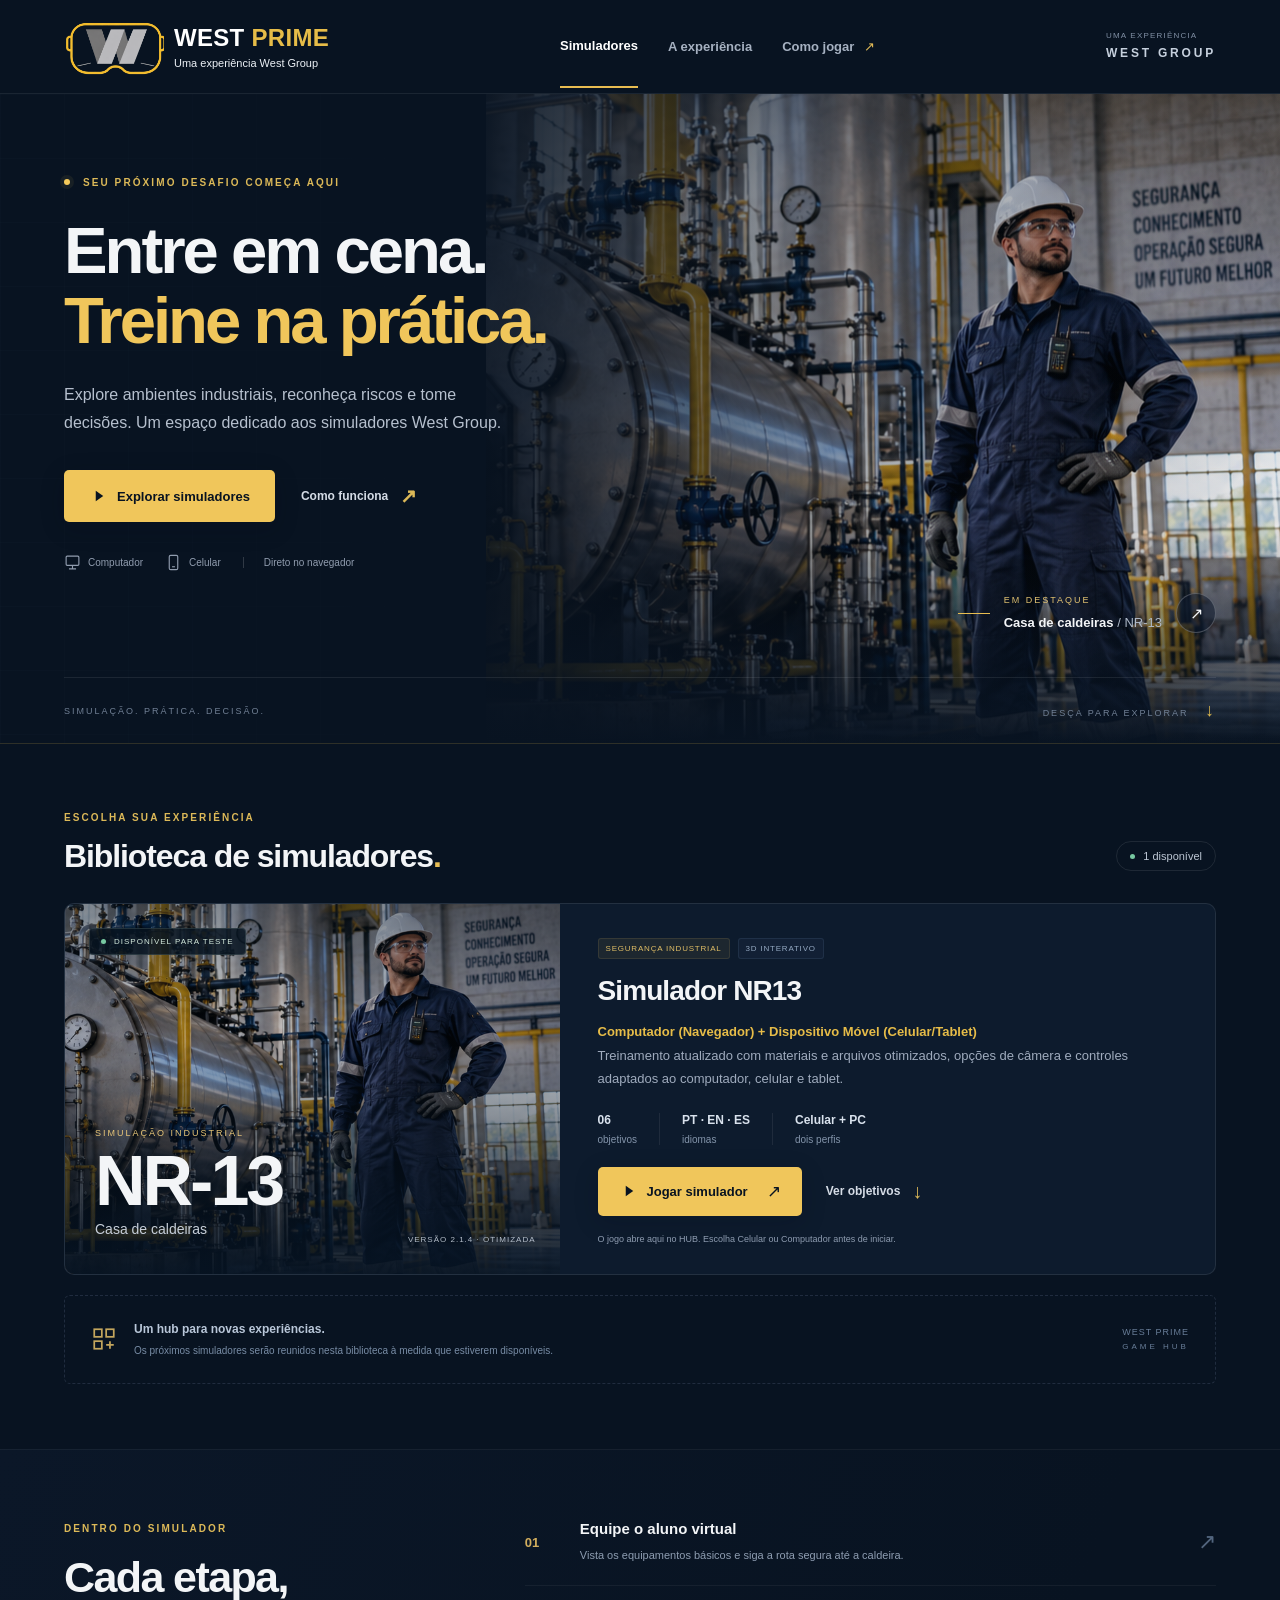
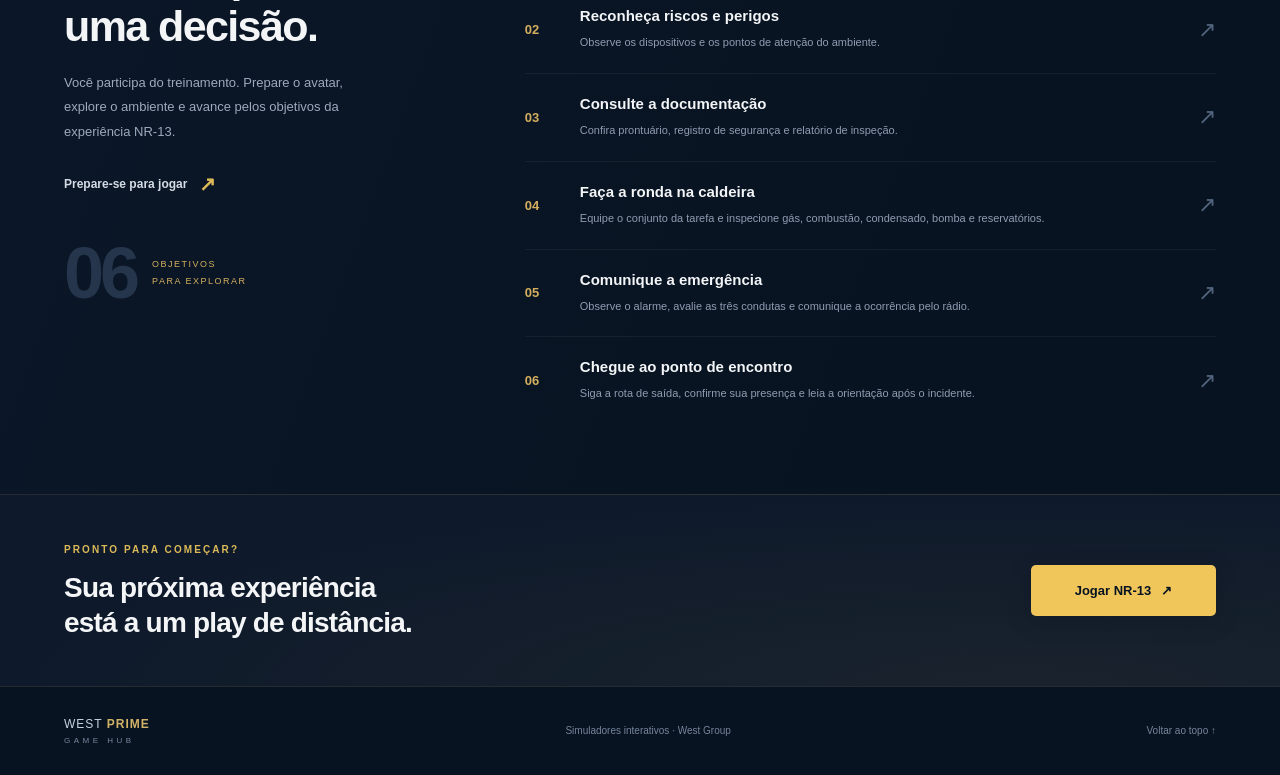
==== commit 9307d829: "Corrige idiomas do NR13 e consolida biblioteca com nova marca" ====
--- a/public/index.html
+++ b/public/index.html
@@ -10,13 +10,13 @@
   <meta property="og:type" content="website">
   <title>West Prime Game HUB | Simuladores West Group</title>
   <link rel="icon" type="image/png" sizes="32x32" href="./favicon-32.png?v=4">
-  <link rel="stylesheet" href="./style.css?v=5">
+  <link rel="stylesheet" href="./style.css?v=6">
 </head>
 <body>
   <a class="skip" href="#principal">Ir para o conteúdo</a>
   <header class="header">
     <a class="brand" href="#inicio" aria-label="West Prime Game HUB — início">
-      <img class="brand-art" src="./west-prime-brand.png" alt="West Prime Game Hub" width="2161" height="728">
+      <span class="brand-symbol"><img src="./west-prime-transparent.png" alt="" width="2160" height="728"></span><span class="brand-wordmark">WEST <b>PRIME</b><small>Uma experiência West Group</small></span>
     </a>
     <nav aria-label="Navegação principal"><a class="nav-active" href="#simuladores">Simuladores</a><a href="#experiencia">A experiência</a><button class="nav-help" data-help>Como jogar <span aria-hidden="true">↗</span></button></nav>
     <span class="group-sign">UMA EXPERIÊNCIA <b>WEST GROUP</b></span>
@@ -32,29 +32,26 @@
         <div class="hero-actions"><a class="button gold" href="#simuladores"><svg viewBox="0 0 24 24" aria-hidden="true"><path d="m9 5 10 7-10 7Z"/></svg>Explorar simuladores</a><button class="text-link" data-help>Como funciona <span aria-hidden="true">↗</span></button></div>
         <div class="hero-platforms"><span><svg viewBox="0 0 24 24" aria-hidden="true"><rect x="3" y="3" width="18" height="13" rx="1.5"/><path d="M12 16v5m-5 0h10"/></svg>Computador</span><span><svg viewBox="0 0 24 24" aria-hidden="true"><rect x="6" y="2" width="12" height="20" rx="2"/><path d="M10 18h4"/></svg>Celular</span><span>Direto no navegador</span></div>
       </div>
-      <div class="hero-caption"><span class="caption-line"></span><div><small>EM DESTAQUE</small><strong>Casa de caldeiras <span>/ NR-13</span></strong></div><a href="#nr13" aria-label="Conhecer o Simulador NR-13">↗</a></div>
+      <div class="hero-caption"><span class="caption-line"></span><div><small>EM DESTAQUE</small><strong>Casa de caldeiras <span>/ NR-13</span></strong></div><a href="#nr13-compacto" aria-label="Conhecer o Simulador NR-13">↗</a></div>
       <div class="hero-bottom"><span>SIMULAÇÃO. PRÁTICA. DECISÃO.</span><span>DESÇA PARA EXPLORAR <b aria-hidden="true">↓</b></span></div>
     </section>
     <section class="library section-wrap" id="simuladores" aria-labelledby="library-title">
-      <div class="section-heading"><div><p class="eyebrow">ESCOLHA SUA EXPERIÊNCIA</p><h2 id="library-title">Biblioteca de simuladores<span>.</span></h2></div><span class="count"><i></i> 2 disponíveis</span></div>
-      <article class="simulator" id="nr13">
-        <div class="simulator-art"><div class="card-photo" role="img" aria-label="Caldeira industrial e operador com equipamentos de proteção"></div><span class="status-tag"><i></i> DISPONÍVEL PARA TESTE</span><div class="art-title"><small>SIMULAÇÃO INDUSTRIAL</small><strong>NR-13</strong><span>Casa de caldeiras</span></div><span class="version">VERSÃO 2.0.0 · TESTE</span></div>
-        <div class="simulator-content"><div class="tags"><span>SEGURANÇA INDUSTRIAL</span><span>3D INTERATIVO</span></div><h3>NR13 — PC + Smartphone</h3><p>Entre na casa de caldeiras e percorra seis missões: da preparação com os equipamentos de proteção à tomada de decisão em uma emergência simulada.</p><div class="game-facts"><div><strong>06</strong><span>objetivos</span></div><div><strong>PT · EN · ES</strong><span>idiomas</span></div><div><strong>Celular + PC</strong><span>dois perfis</span></div></div><div class="card-actions"><a class="button gold play-link" href="./jogar/nr13/"><svg viewBox="0 0 24 24" aria-hidden="true"><path d="m9 5 10 7-10 7Z"/></svg>Jogar simulador <span class="external" aria-hidden="true">↗</span><span class="sr-only"></span></a><a class="text-link" href="#objetivos">Ver objetivos <span aria-hidden="true">↓</span></a></div><p class="launch-note">O jogo abre aqui no HUB. Escolha Celular ou Computador antes de iniciar.</p></div>
+      <div class="section-heading"><div><p class="eyebrow">ESCOLHA SUA EXPERIÊNCIA</p><h2 id="library-title">Biblioteca de simuladores<span>.</span></h2></div><span class="count"><i></i> 1 disponível</span></div>
+      
+      <article class="simulator" id="nr13-compacto">
+        <div class="simulator-art"><div class="card-photo" role="img" aria-label="Caldeira industrial e operador com equipamentos de proteção"></div><span class="status-tag"><i></i> DISPONÍVEL PARA TESTE</span><div class="art-title"><small>SIMULAÇÃO INDUSTRIAL</small><strong>NR-13</strong><span>Casa de caldeiras</span></div><span class="version">VERSÃO 2.1.4 · OTIMIZADA</span></div>
+        <div class="simulator-content"><div class="tags"><span>SEGURANÇA INDUSTRIAL</span><span>3D INTERATIVO</span></div><h3>Simulador NR13</h3><p class="platform-subtitle">Computador (Navegador) + Dispositivo Móvel (Celular/Tablet)</p><p>Treinamento atualizado com materiais e arquivos otimizados, opções de câmera e controles adaptados ao computador, celular e tablet.</p><div class="game-facts"><div><strong>06</strong><span>objetivos</span></div><div><strong>PT · EN · ES</strong><span>idiomas</span></div><div><strong>Celular + PC</strong><span>dois perfis</span></div></div><div class="card-actions"><a class="button gold play-link" href="./jogar/nr13-compacto/"><svg viewBox="0 0 24 24" aria-hidden="true"><path d="m9 5 10 7-10 7Z"/></svg>Jogar simulador <span class="external" aria-hidden="true">↗</span><span class="sr-only"></span></a><a class="text-link" href="#objetivos">Ver objetivos <span aria-hidden="true">↓</span></a></div><p class="launch-note">O jogo abre aqui no HUB. Escolha Celular ou Computador antes de iniciar.</p></div>
       </article>
-      <article class="simulator" id="nr13-compacto">
-        <div class="simulator-art"><div class="card-photo" role="img" aria-label="Caldeira industrial e operador com equipamentos de proteção"></div><span class="status-tag"><i></i> DISPONÍVEL PARA TESTE</span><div class="art-title"><small>SIMULAÇÃO INDUSTRIAL</small><strong>NR-13</strong><span>Casa de caldeiras</span></div><span class="version">VERSÃO 2.1.3 · OTIMIZADA</span></div>
-        <div class="simulator-content"><div class="tags"><span>SEGURANÇA INDUSTRIAL</span><span>3D INTERATIVO</span></div><h3>NR13 — Computador (Navegador) + Dispositivo Móvel (Celular/Tablet)</h3><p>O mesmo treinamento com materiais e arquivos otimizados para reduzir o download. Escolha PC ou smartphone e compare com a versão original.</p><div class="game-facts"><div><strong>06</strong><span>objetivos</span></div><div><strong>PT · EN · ES</strong><span>idiomas</span></div><div><strong>Celular + PC</strong><span>dois perfis</span></div></div><div class="card-actions"><a class="button gold play-link" href="./jogar/nr13-compacto/"><svg viewBox="0 0 24 24" aria-hidden="true"><path d="m9 5 10 7-10 7Z"/></svg>Jogar versão compacta <span class="external" aria-hidden="true">↗</span><span class="sr-only"></span></a><a class="text-link" href="#objetivos">Ver objetivos <span aria-hidden="true">↓</span></a></div><p class="launch-note">O jogo abre aqui no HUB. Escolha Celular ou Computador antes de iniciar.</p></div>
-      </article>
-      <p><a class="button gold" href="./testes/camera/">Teste isolado · Câmera sem bordas ↗</a></p><div class="library-note"><svg viewBox="0 0 24 24" aria-hidden="true"><rect x="3" y="3" width="7" height="7"/><rect x="14" y="3" width="7" height="7"/><rect x="3" y="14" width="7" height="7"/><path d="M14 17.5h7m-3.5-3.5v7"/></svg><div><strong>Um hub para novas experiências.</strong><p>Os próximos simuladores serão reunidos nesta biblioteca à medida que estiverem disponíveis.</p></div><span>WEST PRIME <b>GAME HUB</b></span></div>
+      <div class="library-note"><svg viewBox="0 0 24 24" aria-hidden="true"><rect x="3" y="3" width="7" height="7"/><rect x="14" y="3" width="7" height="7"/><rect x="3" y="14" width="7" height="7"/><path d="M14 17.5h7m-3.5-3.5v7"/></svg><div><strong>Um hub para novas experiências.</strong><p>Os próximos simuladores serão reunidos nesta biblioteca à medida que estiverem disponíveis.</p></div><span>WEST PRIME <b>GAME HUB</b></span></div>
     </section>
     <section class="experience section-wrap" id="experiencia" aria-labelledby="experience-title">
       <div class="experience-intro"><p class="eyebrow">DENTRO DO SIMULADOR</p><h2 id="experience-title">Cada etapa,<br>uma decisão.</h2><p>Você participa do treinamento. Prepare o avatar, explore o ambiente e avance pelos objetivos da experiência NR-13.</p><button class="text-link" data-help>Prepare-se para jogar <span aria-hidden="true">↗</span></button><div class="experience-mark" aria-hidden="true"><span>06</span><small>OBJETIVOS<br>PARA EXPLORAR</small></div></div>
       <ol class="objectives" id="objetivos"><li><span class="step">01</span><div><h3>Equipe o aluno virtual</h3><p>Vista os equipamentos básicos e siga a rota segura até a caldeira.</p></div><span class="step-symbol" aria-hidden="true">↗</span></li><li><span class="step">02</span><div><h3>Reconheça riscos e perigos</h3><p>Observe os dispositivos e os pontos de atenção do ambiente.</p></div><span class="step-symbol" aria-hidden="true">↗</span></li><li><span class="step">03</span><div><h3>Consulte a documentação</h3><p>Confira prontuário, registro de segurança e relatório de inspeção.</p></div><span class="step-symbol" aria-hidden="true">↗</span></li><li><span class="step">04</span><div><h3>Faça a ronda na caldeira</h3><p>Equipe o conjunto da tarefa e inspecione gás, combustão, condensado, bomba e reservatórios.</p></div><span class="step-symbol" aria-hidden="true">↗</span></li><li><span class="step">05</span><div><h3>Comunique a emergência</h3><p>Observe o alarme, avalie as três condutas e comunique a ocorrência pelo rádio.</p></div><span class="step-symbol" aria-hidden="true">↗</span></li><li><span class="step">06</span><div><h3>Chegue ao ponto de encontro</h3><p>Siga a rota de saída, confirme sua presença e leia a orientação após o incidente.</p></div><span class="step-symbol" aria-hidden="true">↗</span></li></ol>
     </section>
-    <section class="ready section-wrap" aria-labelledby="ready-title"><div><p class="eyebrow">PRONTO PARA COMEÇAR?</p><h2 id="ready-title">Sua próxima experiência<br>está a um play de distância.</h2></div><a class="button gold play-link" href="./jogar/nr13/">Jogar NR-13 <span aria-hidden="true">↗</span><span class="sr-only"></span></a></section>
+    <section class="ready section-wrap" aria-labelledby="ready-title"><div><p class="eyebrow">PRONTO PARA COMEÇAR?</p><h2 id="ready-title">Sua próxima experiência<br>está a um play de distância.</h2></div><a class="button gold play-link" href="./jogar/nr13-compacto/">Jogar NR-13 <span aria-hidden="true">↗</span><span class="sr-only"></span></a></section>
   </main>
   <footer class="footer"><a class="footer-brand" href="#inicio">WEST <b>PRIME</b> <span>GAME HUB</span></a><p>Simuladores interativos · West Group</p><a href="#inicio">Voltar ao topo ↑</a></footer>
-  <dialog id="help-dialog" aria-labelledby="help-title"><button class="dialog-close" aria-label="Fechar instruções">×</button><p class="eyebrow">ANTES DE DAR O PLAY</p><h2 id="help-title">Escolha como jogar.</h2><p class="dialog-lead">Na primeira tela do simulador, selecione o dispositivo que você está usando.</p><div class="device-instructions"><section><span class="device-icon" aria-hidden="true">⌨</span><h3>Computador</h3><p><kbd>W</kbd><kbd>A</kbd><kbd>S</kbd><kbd>D</kbd> para caminhar.<br>Mouse para olhar.<br><kbd>E</kbd> para interagir.<br><kbd>Esc</kbd> para abrir o menu.</p><small>Perfil com qualidade visual completa.</small></section><section><svg class="device-icon" viewBox="0 0 24 24" aria-hidden="true"><rect x="6" y="2" width="12" height="20" rx="2"/><path d="M10 18h4"/></svg><h3>Celular</h3><p>Jogue com a tela na horizontal.<br>Controle à esquerda para caminhar.<br>Arraste à direita para olhar.<br>Toque nos botões para interagir.</p><small>Perfil leve com controles de toque.</small></section></div><p class="help-note">O primeiro carregamento pode levar alguns minutos. A versão original permite retomar o progresso; a versão otimizada sempre inicia uma nova sessão. Esta demonstração não registra resultados no Moodle.</p><a class="button gold play-link" href="./jogar/nr13/">Entendi, vamos jogar <span aria-hidden="true">↗</span><span class="sr-only"></span></a></dialog>
+  <dialog id="help-dialog" aria-labelledby="help-title"><button class="dialog-close" aria-label="Fechar instruções">×</button><p class="eyebrow">ANTES DE DAR O PLAY</p><h2 id="help-title">Escolha como jogar.</h2><p class="dialog-lead">Na primeira tela do simulador, selecione o dispositivo que você está usando.</p><div class="device-instructions"><section><span class="device-icon" aria-hidden="true">⌨</span><h3>Computador</h3><p><kbd>W</kbd><kbd>A</kbd><kbd>S</kbd><kbd>D</kbd> para caminhar.<br>Mouse para olhar.<br><kbd>E</kbd> para interagir.<br><kbd>Esc</kbd> para abrir o menu.</p><small>Perfil com qualidade visual completa.</small></section><section><svg class="device-icon" viewBox="0 0 24 24" aria-hidden="true"><rect x="6" y="2" width="12" height="20" rx="2"/><path d="M10 18h4"/></svg><h3>Celular</h3><p>Jogue com a tela na horizontal.<br>Controle à esquerda para caminhar.<br>Arraste à direita para olhar.<br>Toque nos botões para interagir.</p><small>Perfil leve com controles de toque.</small></section></div><p class="help-note">O primeiro carregamento pode levar alguns minutos. O treinamento sempre inicia uma nova sessão, sem salvar o progresso neste navegador. Esta demonstração não registra resultados no Moodle.</p><a class="button gold play-link" href="./jogar/nr13-compacto/">Entendi, vamos jogar <span aria-hidden="true">↗</span><span class="sr-only"></span></a></dialog>
   <script src="./app.js" defer></script>
 </body>
 </html>
--- a/public/style.css
+++ b/public/style.css
@@ -11,3 +11,5 @@
 .simulator + .simulator{margin-top:28px}
 
 .brand-art{display:block;width:280px;max-width:42vw;height:auto;object-fit:contain}@media(max-width:600px){.brand-art{width:190px;max-width:55vw}}
+
+.brand{display:flex;align-items:center;gap:10px;flex-shrink:0}.brand-symbol{display:block;position:relative;overflow:hidden;width:100px;height:58px;flex:none}.brand-symbol img{position:absolute;max-width:none!important;width:280px!important;height:auto;left:-10px;top:-17px}.brand-wordmark{font:900 24px Arial,sans-serif;color:#fff;white-space:nowrap;letter-spacing:.3px}.brand-wordmark b{color:#e6bc48}.brand-wordmark small{display:block;font:400 11px Arial,sans-serif;letter-spacing:0;margin-top:5px;color:#edf2f7}.platform-subtitle{color:#e6bc48!important;font-weight:600!important}@media(max-width:600px){.brand{gap:6px}.brand-symbol{width:64px;height:40px}.brand-symbol img{width:180px!important;left:-6px;top:-10px}.brand-wordmark{font-size:18px}.brand-wordmark small{font-size:9px}}
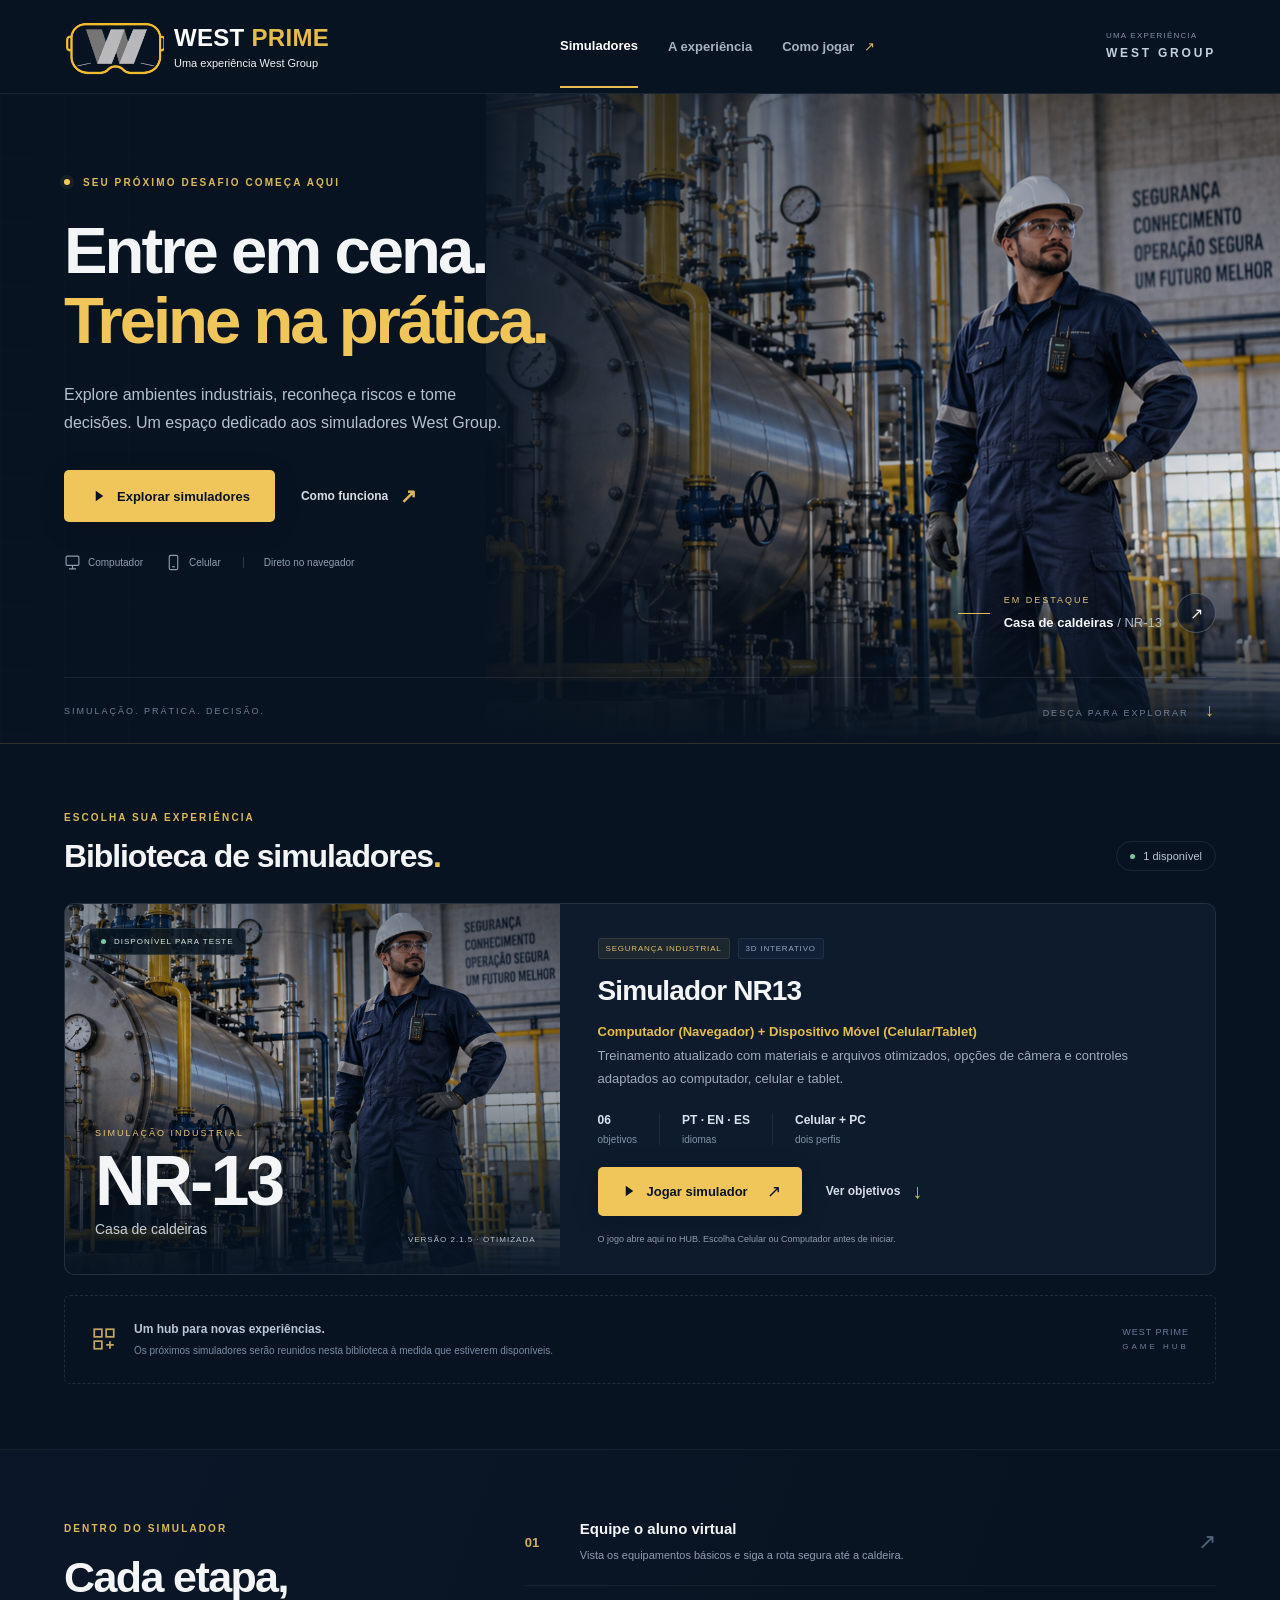
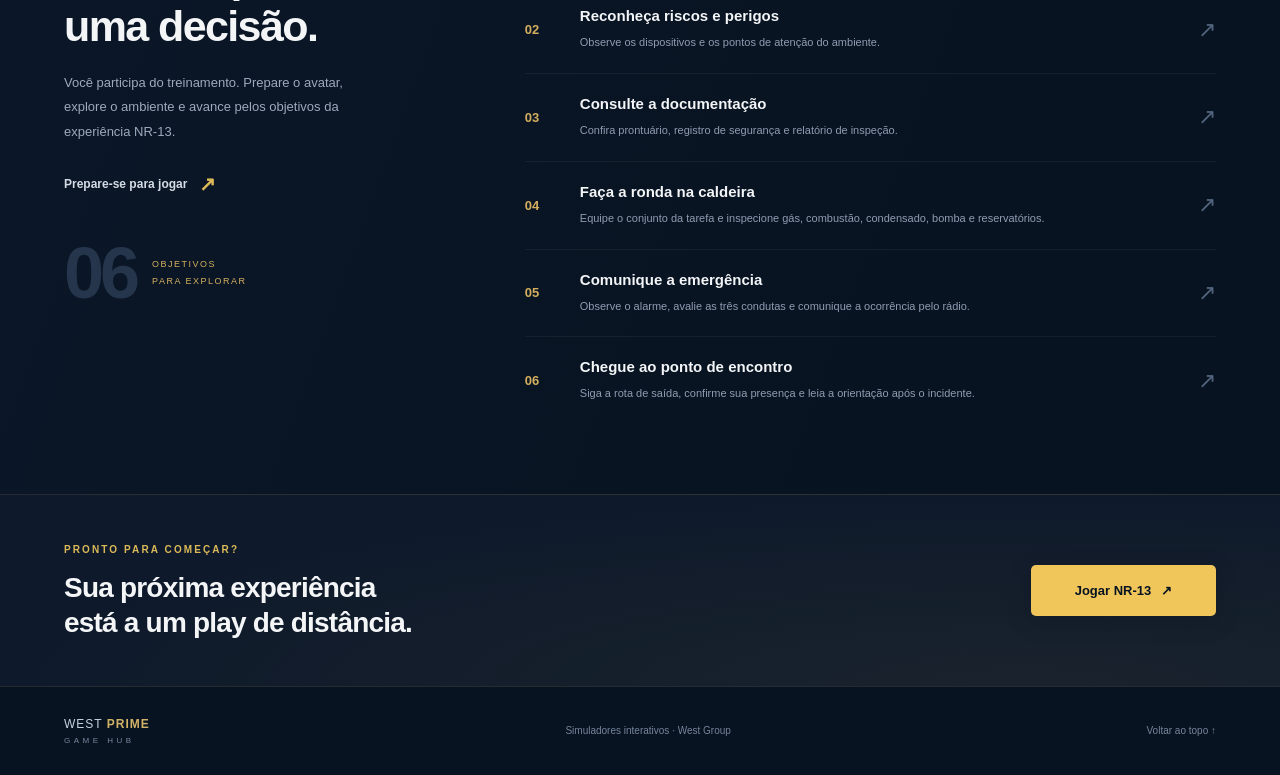
==== commit be54c03e: "Publish approved NR13 R31.02 for desktop and mobile (2.1.5)" ====
--- a/public/index.html
+++ b/public/index.html
@@ -39,7 +39,7 @@
       <div class="section-heading"><div><p class="eyebrow">ESCOLHA SUA EXPERIÊNCIA</p><h2 id="library-title">Biblioteca de simuladores<span>.</span></h2></div><span class="count"><i></i> 1 disponível</span></div>
       
       <article class="simulator" id="nr13-compacto">
-        <div class="simulator-art"><div class="card-photo" role="img" aria-label="Caldeira industrial e operador com equipamentos de proteção"></div><span class="status-tag"><i></i> DISPONÍVEL PARA TESTE</span><div class="art-title"><small>SIMULAÇÃO INDUSTRIAL</small><strong>NR-13</strong><span>Casa de caldeiras</span></div><span class="version">VERSÃO 2.1.4 · OTIMIZADA</span></div>
+        <div class="simulator-art"><div class="card-photo" role="img" aria-label="Caldeira industrial e operador com equipamentos de proteção"></div><span class="status-tag"><i></i> DISPONÍVEL PARA TESTE</span><div class="art-title"><small>SIMULAÇÃO INDUSTRIAL</small><strong>NR-13</strong><span>Casa de caldeiras</span></div><span class="version">VERSÃO 2.1.5 · OTIMIZADA</span></div>
         <div class="simulator-content"><div class="tags"><span>SEGURANÇA INDUSTRIAL</span><span>3D INTERATIVO</span></div><h3>Simulador NR13</h3><p class="platform-subtitle">Computador (Navegador) + Dispositivo Móvel (Celular/Tablet)</p><p>Treinamento atualizado com materiais e arquivos otimizados, opções de câmera e controles adaptados ao computador, celular e tablet.</p><div class="game-facts"><div><strong>06</strong><span>objetivos</span></div><div><strong>PT · EN · ES</strong><span>idiomas</span></div><div><strong>Celular + PC</strong><span>dois perfis</span></div></div><div class="card-actions"><a class="button gold play-link" href="./jogar/nr13-compacto/"><svg viewBox="0 0 24 24" aria-hidden="true"><path d="m9 5 10 7-10 7Z"/></svg>Jogar simulador <span class="external" aria-hidden="true">↗</span><span class="sr-only"></span></a><a class="text-link" href="#objetivos">Ver objetivos <span aria-hidden="true">↓</span></a></div><p class="launch-note">O jogo abre aqui no HUB. Escolha Celular ou Computador antes de iniciar.</p></div>
       </article>
       <div class="library-note"><svg viewBox="0 0 24 24" aria-hidden="true"><rect x="3" y="3" width="7" height="7"/><rect x="14" y="3" width="7" height="7"/><rect x="3" y="14" width="7" height="7"/><path d="M14 17.5h7m-3.5-3.5v7"/></svg><div><strong>Um hub para novas experiências.</strong><p>Os próximos simuladores serão reunidos nesta biblioteca à medida que estiverem disponíveis.</p></div><span>WEST PRIME <b>GAME HUB</b></span></div>
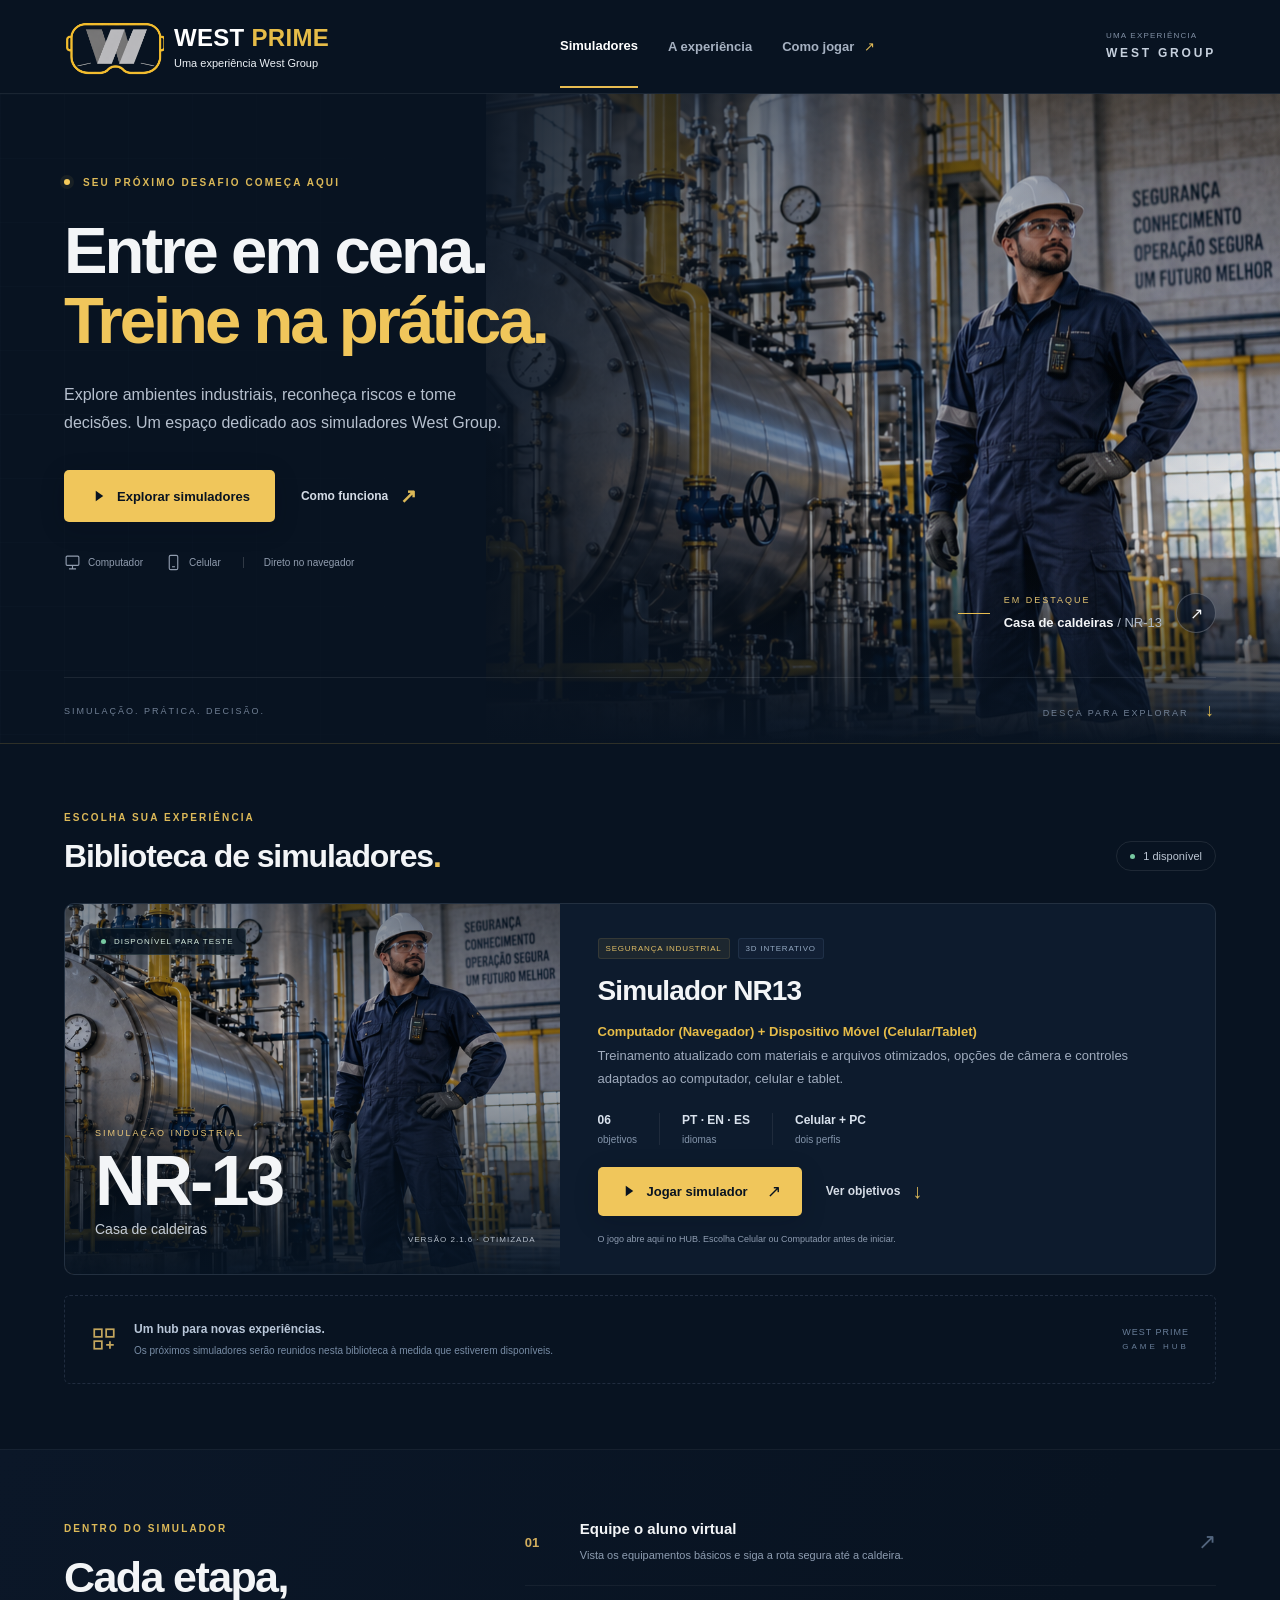
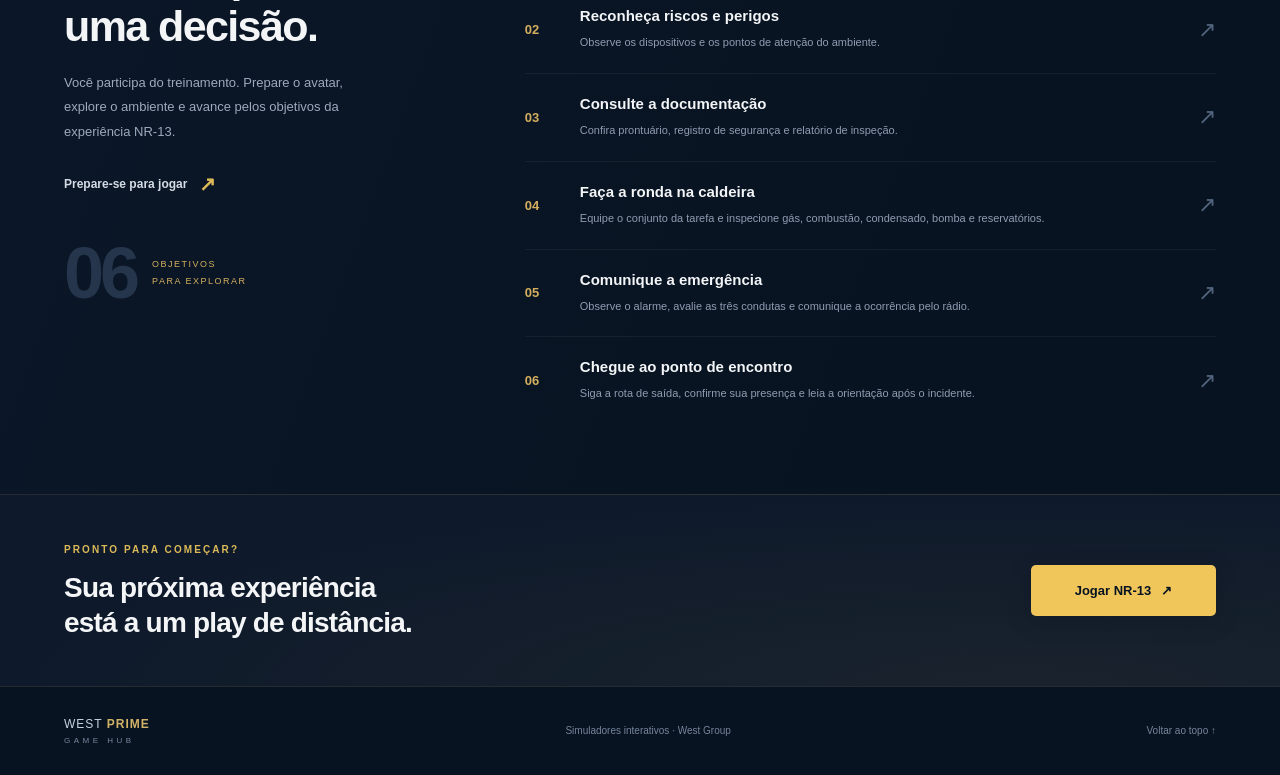
==== commit c9bbce60: "Publish NR13 2.1.6 with restart menu and R32 refinements" ====
--- a/public/index.html
+++ b/public/index.html
@@ -39,7 +39,7 @@
       <div class="section-heading"><div><p class="eyebrow">ESCOLHA SUA EXPERIÊNCIA</p><h2 id="library-title">Biblioteca de simuladores<span>.</span></h2></div><span class="count"><i></i> 1 disponível</span></div>
       
       <article class="simulator" id="nr13-compacto">
-        <div class="simulator-art"><div class="card-photo" role="img" aria-label="Caldeira industrial e operador com equipamentos de proteção"></div><span class="status-tag"><i></i> DISPONÍVEL PARA TESTE</span><div class="art-title"><small>SIMULAÇÃO INDUSTRIAL</small><strong>NR-13</strong><span>Casa de caldeiras</span></div><span class="version">VERSÃO 2.1.5 · OTIMIZADA</span></div>
+        <div class="simulator-art"><div class="card-photo" role="img" aria-label="Caldeira industrial e operador com equipamentos de proteção"></div><span class="status-tag"><i></i> DISPONÍVEL PARA TESTE</span><div class="art-title"><small>SIMULAÇÃO INDUSTRIAL</small><strong>NR-13</strong><span>Casa de caldeiras</span></div><span class="version">VERSÃO 2.1.6 · OTIMIZADA</span></div>
         <div class="simulator-content"><div class="tags"><span>SEGURANÇA INDUSTRIAL</span><span>3D INTERATIVO</span></div><h3>Simulador NR13</h3><p class="platform-subtitle">Computador (Navegador) + Dispositivo Móvel (Celular/Tablet)</p><p>Treinamento atualizado com materiais e arquivos otimizados, opções de câmera e controles adaptados ao computador, celular e tablet.</p><div class="game-facts"><div><strong>06</strong><span>objetivos</span></div><div><strong>PT · EN · ES</strong><span>idiomas</span></div><div><strong>Celular + PC</strong><span>dois perfis</span></div></div><div class="card-actions"><a class="button gold play-link" href="./jogar/nr13-compacto/"><svg viewBox="0 0 24 24" aria-hidden="true"><path d="m9 5 10 7-10 7Z"/></svg>Jogar simulador <span class="external" aria-hidden="true">↗</span><span class="sr-only"></span></a><a class="text-link" href="#objetivos">Ver objetivos <span aria-hidden="true">↓</span></a></div><p class="launch-note">O jogo abre aqui no HUB. Escolha Celular ou Computador antes de iniciar.</p></div>
       </article>
       <div class="library-note"><svg viewBox="0 0 24 24" aria-hidden="true"><rect x="3" y="3" width="7" height="7"/><rect x="14" y="3" width="7" height="7"/><rect x="3" y="14" width="7" height="7"/><path d="M14 17.5h7m-3.5-3.5v7"/></svg><div><strong>Um hub para novas experiências.</strong><p>Os próximos simuladores serão reunidos nesta biblioteca à medida que estiverem disponíveis.</p></div><span>WEST PRIME <b>GAME HUB</b></span></div>
